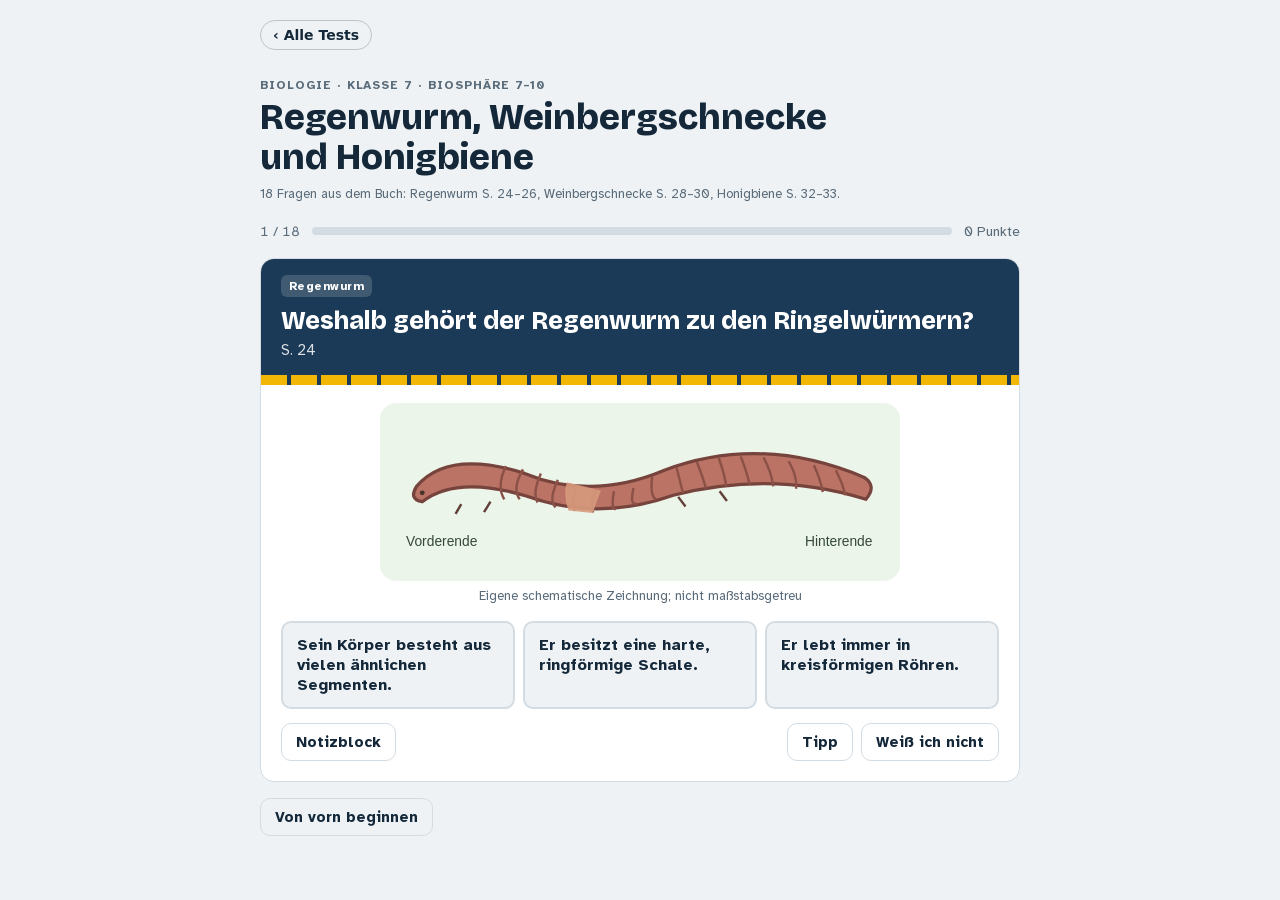
==== tests/kl7/biologie-wirbellose.html @ 85c2d5cc "Update Lerntests (160c6f29c4)" ====
<!doctype html>
<html lang="de"><head><meta charset="utf-8">
<meta name="robots" content="noindex, nofollow"><meta name="viewport" content="width=device-width,initial-scale=1,viewport-fit=cover"><title>Biologie · Regenwurm, Schnecke und Biene</title>
<meta name="hub:area" content="kl7"><meta name="hub:subject" content="Biologie"><meta name="hub:desc" content="Regenwurm S. 24–26 · Weinbergschnecke S. 28–30 · Honigbiene S. 32–33 · 18 Fragen"><meta name="hub:order" content="20">
<link rel="stylesheet" href="../../fonts/fonts.css"><link rel="stylesheet" href="../../engine/quiz.css"><script src="../../hub.js"></script></head>
<body><div class="wrap"></div><script>window.TEST = {
  "key": "biologie-wirbellose-v1",
  "title": "Regenwurm, Weinbergschnecke und Honigbiene",
  "eyebrow": "Biologie · Klasse 7 · Biosphäre 7–10",
  "subject": "Biologie",
  "intro": "18 Fragen aus dem Buch: Regenwurm S. 24–26, Weinbergschnecke S. 28–30, Honigbiene S. 32–33.",
  "shuffle": false,
  "questions": [
    {
      "part": "Regenwurm",
      "type": "mc",
      "prompt": "Weshalb gehört der Regenwurm zu den Ringelwürmern?",
      "sub": "S. 24",
      "options": [
        "Sein Körper besteht aus vielen ähnlichen Segmenten.",
        "Er lebt immer in kreisförmigen Röhren.",
        "Er besitzt eine harte, ringförmige Schale."
      ],
      "answer": 0,
      "shuffle": true,
      "hint": "Denke an Körperbau, Lebensraum und die Funktion der beteiligten Organe.",
      "explain": "<p>Die Körperringe heißen Segmente.</p>",
      "fig": {
        "img": "../../media/biologie/regenwurm.svg",
        "alt": "Schematische Zeichnung: Regenwurm",
        "caption": "Eigene schematische Zeichnung; nicht maßstabsgetreu"
      }
    },
    {
      "part": "Regenwurm",
      "type": "mc",
      "prompt": "Was bewirkt das Zusammenziehen der Ringmuskulatur?",
      "sub": "S. 24–25",
      "options": [
        "Der betroffene Körperbereich wird länger und dünner.",
        "Der betroffene Körperbereich wird kürzer und dicker.",
        "Der ganze Wurm zieht sich in eine Schale zurück."
      ],
      "answer": 0,
      "shuffle": true,
      "hint": "Denke an Körperbau, Lebensraum und die Funktion der beteiligten Organe.",
      "explain": "<p>Ringmuskeln machen den Abschnitt lang und dünn. Die Längsmuskeln machen ihn kurz und dick.</p>"
    },
    {
      "part": "Regenwurm",
      "type": "mc",
      "prompt": "Wozu benutzt der Regenwurm beim Vorwärtskriechen seine Borsten?",
      "sub": "S. 24–25",
      "options": [
        "Zum Verankern im Erdreich, damit er nicht zurückrutscht.",
        "Zum Aufnehmen von Sauerstoff.",
        "Zum Abbeißen von Blättern."
      ],
      "answer": 0,
      "shuffle": true,
      "hint": "Denke an Körperbau, Lebensraum und die Funktion der beteiligten Organe.",
      "explain": "<p>Die ausgestreckten Borsten geben Halt, während die Muskeln den Körper vorziehen.</p>",
      "fig": {
        "img": "../../media/biologie/regenwurm.svg",
        "alt": "Schematische Zeichnung: Regenwurm",
        "caption": "Eigene schematische Zeichnung; nicht maßstabsgetreu"
      }
    },
    {
      "part": "Regenwurm",
      "type": "mc",
      "prompt": "Welche Aussage zur Atmung des Regenwurms ist richtig?",
      "sub": "S. 26",
      "options": [
        "Er nimmt Sauerstoff über seine feuchte Körperoberfläche auf.",
        "Er atmet mit einer Lunge im Vorderende.",
        "Er atmet durch Atemröhren im Hinterleib."
      ],
      "answer": 0,
      "shuffle": true,
      "hint": "Denke an Körperbau, Lebensraum und die Funktion der beteiligten Organe.",
      "explain": "<p>Seine Haut muss dafür feucht bleiben.</p>"
    },
    {
      "part": "Regenwurm",
      "type": "mc",
      "prompt": "Erkläre in zwei bis drei Sätzen, wie Ringmuskeln, Längsmuskeln und Borsten beim Kriechen zusammenarbeiten.",
      "sub": "S. 24–26",
      "options": [
        "Ringmuskeln strecken einen Bereich; Borsten verankern ihn; Längsmuskeln ziehen den Körper nach vorn.",
        "Längsmuskeln strecken den Körper; Borsten nehmen Sauerstoff auf; Ringmuskeln drücken Erde nach hinten.",
        "Die Borsten treiben den Wurm allein voran; die Muskeln haben dabei keine Aufgabe."
      ],
      "answer": 0,
      "shuffle": true,
      "hint": "Denke an Körperbau, Lebensraum und die Funktion der beteiligten Organe.",
      "explain": "<p>Ring- und Längsmuskeln wirken abwechselnd; die Borsten verhindern das Zurückrutschen.</p>"
    },
    {
      "part": "Regenwurm",
      "type": "mc",
      "prompt": "Weshalb verbessert der Regenwurm den Boden? Nenne zwei Wirkungen.",
      "sub": "S. 26",
      "options": [
        "Er belüftet und durchmischt Erde; aus seinem Kot entsteht fruchtbare Erde.",
        "Er frisst alle Pflanzenwurzeln und verdrängt Bodenluft.",
        "Er versiegelt seine Wohnröhren und verhindert das Eindringen von Wasser."
      ],
      "answer": 0,
      "shuffle": true,
      "hint": "Denke an Körperbau, Lebensraum und die Funktion der beteiligten Organe.",
      "explain": "<p>Wohnröhren belüften und durchmischen die Erde; der Kot trägt zur fruchtbaren Erde bei.</p>"
    },
    {
      "part": "Weinbergschnecke",
      "type": "mc",
      "prompt": "Wie kann die Schnecke über einen scharfen Gegenstand kriechen?",
      "sub": "S. 28",
      "options": [
        "Sie gleitet auf einem Schleimteppich unter der Kriechsohle.",
        "Ihre Schale schiebt den Gegenstand beiseite.",
        "Sie springt mit ihren Fühlern darüber."
      ],
      "answer": 0,
      "shuffle": true,
      "hint": "Denke an Körperbau, Lebensraum und die Funktion der beteiligten Organe.",
      "explain": "<p>Die Fußschleimdrüse bildet den Schleim; Muskelwellen der Sohle treiben sie voran.</p>",
      "fig": {
        "img": "../../media/biologie/schnecke.svg",
        "alt": "Schematische Zeichnung: Weinbergschnecke",
        "caption": "Eigene schematische Zeichnung; nicht maßstabsgetreu"
      }
    },
    {
      "part": "Weinbergschnecke",
      "type": "mc",
      "prompt": "Welche Zuordnung der Fühler ist richtig?",
      "sub": "S. 28–29",
      "options": [
        "Kurze Fühler: Tasten und Schmecken; lange Fühler: Augen.",
        "Kurze Fühler: Augen; lange Fühler: Riechen unter Wasser.",
        "Beide Fühlerpaare dienen nur der Fortbewegung."
      ],
      "answer": 0,
      "shuffle": true,
      "hint": "Denke an Körperbau, Lebensraum und die Funktion der beteiligten Organe.",
      "explain": "<p>Der Buchtext nennt das kurze Paar als Tast- und Geschmacksorgan und die Augen an den langen Fühlern.</p>"
    },
    {
      "part": "Weinbergschnecke",
      "type": "mc",
      "prompt": "Was ist die Radula?",
      "sub": "S. 29",
      "options": [
        "Ein Band mit kleinen Chitinzähnchen, das Nahrung abraspelt.",
        "Ein Deckel, der im Winter das Haus verschließt.",
        "Ein Sinnesorgan an den langen Fühlern."
      ],
      "answer": 0,
      "shuffle": true,
      "hint": "Denke an Körperbau, Lebensraum und die Funktion der beteiligten Organe.",
      "explain": "<p>Die Radula raspelt Pflanzenteilchen ab und transportiert sie Richtung Schlund.</p>",
      "fig": {
        "img": "../../media/biologie/schnecke.svg",
        "alt": "Schematische Zeichnung: Weinbergschnecke",
        "caption": "Eigene schematische Zeichnung; nicht maßstabsgetreu"
      }
    },
    {
      "part": "Weinbergschnecke",
      "type": "mc",
      "prompt": "Was geschieht bei der Überwinterung laut Buch?",
      "sub": "S. 30",
      "options": [
        "Die Schnecke verschließt ihr Gehäuse mit einem Kalkdeckel und fällt in Winterstarre.",
        "Sie zieht dauerhaft in einen Bienenstock.",
        "Sie wirft ihre Schale ab und wächst im Frühling eine neue."
      ],
      "answer": 0,
      "shuffle": true,
      "hint": "Denke an Körperbau, Lebensraum und die Funktion der beteiligten Organe.",
      "explain": "<p>Für Trockenheit nennt das Buch dagegen ein Schleimhäutchen als Verschluss.</p>"
    },
    {
      "part": "Weinbergschnecke",
      "type": "mc",
      "prompt": "Nenne drei Körperbereiche der Weinbergschnecke und beschreibe, welcher von der Schale bedeckt ist.",
      "sub": "S. 28–29",
      "options": [
        "Kopf und Fuß sind beim Kriechen sichtbar; Mantel und Eingeweidesack liegen unter der Schale.",
        "Nur die Fühler liegen außerhalb der Schale; der Fuß liegt immer darin.",
        "Die Schale enthält den Kopf, während Mantel und Eingeweidesack offen liegen."
      ],
      "answer": 0,
      "shuffle": true,
      "hint": "Denke an Körperbau, Lebensraum und die Funktion der beteiligten Organe.",
      "explain": "<p>Der weiche Kopf und der muskulöse Fuß sind beim Kriechen gut zu sehen. Unter der Kalkschale liegen Mantel und Eingeweidesack.</p>"
    },
    {
      "part": "Weinbergschnecke",
      "type": "mc",
      "prompt": "Weshalb sucht die Weinbergschnecke vor allem bei Regen, in der Dämmerung oder nachts nach Nahrung?",
      "sub": "S. 30",
      "options": [
        "Bei Feuchtigkeit und geringerer Wärme verliert ihr Körper weniger Wasser.",
        "Dann sind ihre Augen ohne Tageslicht besser geschützt als bei Sonnenschein.",
        "Die Kalkschale kann nur nachts Sauerstoff aufnehmen."
      ],
      "answer": 0,
      "shuffle": true,
      "hint": "Denke an Körperbau, Lebensraum und die Funktion der beteiligten Organe.",
      "explain": "<p>Die Landschnecke muss Wasserverlust vermeiden; sie ist ein Feuchtlufttier.</p>"
    },
    {
      "part": "Honigbiene",
      "type": "mc",
      "prompt": "Welche drei Hauptabschnitte besitzt der Körper eines Insekts?",
      "sub": "S. 32",
      "options": [
        "Kopf, Brust und Hinterleib.",
        "Kopf, Fuß und Eingeweidesack.",
        "Vorderende, Gürtel und Hinterende."
      ],
      "answer": 0,
      "shuffle": true,
      "hint": "Denke an Körperbau, Lebensraum und die Funktion der beteiligten Organe.",
      "explain": "<p>Bei der Biene sind diese Abschnitte durch deutliche Kerben getrennt.</p>",
      "fig": {
        "img": "../../media/biologie/biene.svg",
        "alt": "Schematische Zeichnung: Honigbiene",
        "caption": "Eigene schematische Zeichnung; nicht maßstabsgetreu"
      }
    },
    {
      "part": "Honigbiene",
      "type": "mc",
      "prompt": "Wie viele Beine und Flügelpaare hat die Honigbiene?",
      "sub": "S. 32",
      "options": [
        "Sechs Beine und zwei Flügelpaare.",
        "Acht Beine und ein Flügelpaar.",
        "Sechs Beine und drei Flügelpaare."
      ],
      "answer": 0,
      "shuffle": true,
      "hint": "Denke an Körperbau, Lebensraum und die Funktion der beteiligten Organe.",
      "explain": "<p>Die sechs Beine und beide Flügelpaare sitzen an der Brust.</p>"
    },
    {
      "part": "Honigbiene",
      "type": "mc",
      "prompt": "Wie gelangt Sauerstoff zu den Organen der Honigbiene?",
      "sub": "S. 32–33",
      "options": [
        "Durch Atemöffnungen und verzweigte Tracheen direkt zu den Organen.",
        "Ausschließlich über das Blut aus der Lunge.",
        "Über die gesamte feuchte Körperhaut."
      ],
      "answer": 0,
      "shuffle": true,
      "hint": "Denke an Körperbau, Lebensraum und die Funktion der beteiligten Organe.",
      "explain": "<p>Das Blut transportiert bei der Biene laut Buch keine Atemgase.</p>",
      "fig": {
        "img": "../../media/biologie/biene.svg",
        "alt": "Schematische Zeichnung: Honigbiene",
        "caption": "Eigene schematische Zeichnung; nicht maßstabsgetreu"
      }
    },
    {
      "part": "Honigbiene",
      "type": "mc",
      "prompt": "Was sammelt eine Arbeiterin laut Buch im Honigmagen?",
      "sub": "S. 33",
      "options": [
        "Nektar.",
        "Blütenstaub.",
        "Wachs."
      ],
      "answer": 0,
      "shuffle": true,
      "hint": "Denke an Körperbau, Lebensraum und die Funktion der beteiligten Organe.",
      "explain": "<p>Blütenstaub sammelt sie in Körbchen aus Borsten an den Hinterbeinen.</p>"
    },
    {
      "part": "Honigbiene",
      "type": "mc",
      "prompt": "Beschreibe zwei äußere Merkmale der Biene, an denen man ein Insekt erkennt.",
      "sub": "S. 32–33",
      "options": [
        "Drei Hauptabschnitte und sechs gegliederte Beine an der Brust.",
        "Ein Gürtel und viele gleichförmige Körperringe mit Borsten.",
        "Eine Kalkschale und zwei Paare einziehbarer Fühler."
      ],
      "answer": 0,
      "shuffle": true,
      "hint": "Denke an Körperbau, Lebensraum und die Funktion der beteiligten Organe.",
      "explain": "<p>Insekten haben Kopf, Brust und Hinterleib; die sechs Beine sitzen an der Brust. Der Chitinpanzer ist ein Außenskelett.</p>"
    },
    {
      "part": "Honigbiene",
      "type": "mc",
      "prompt": "Vergleiche die Atmung der drei Tiere. Schreibe für jedes Tier ein Organ oder eine Körperoberfläche auf.",
      "sub": "S. 26, 29, 33",
      "options": [
        "Regenwurm: feuchte Haut; Schnecke: Lunge und auch Haut; Biene: Stigmen und Tracheen.",
        "Regenwurm: Tracheen; Schnecke: nur Kiemen; Biene: Lunge.",
        "Alle drei: Sauerstoff gelangt ausschließlich über eine feuchte Haut ins Blut."
      ],
      "answer": 0,
      "shuffle": true,
      "hint": "Denke an Körperbau, Lebensraum und die Funktion der beteiligten Organe.",
      "explain": "<p>Der Regenwurm atmet über die feuchte Körperoberfläche. Die Weinbergschnecke besitzt eine Lunge und kann zusätzlich über die Haut atmen. Bei der Biene führen Tracheen den Sauerstoff direkt zu den Organen.</p>"
    }
  ]
};</script><script src="../../engine/land.js"></script>
<script src="../../engine/scenes.js"></script>
<script src="../../engine/quiz.js"></script></body></html>
---- fonts/fonts.css ----
/* Self-hosted copies of Google Fonts (OFL), so tests look right offline. Paths are relative to engine/. */
@font-face {
  font-family: 'Atkinson Hyperlegible';
  font-style: normal;
  font-weight: 400;
  font-display: swap;
  src: url(../fonts/AtkinsonHyperlegible-400-latin-ext.woff2) format('woff2');
  unicode-range: U+0100-02BA, U+02BD-02C5, U+02C7-02CC, U+02CE-02D7, U+02DD-02FF, U+0304, U+0308, U+0329, U+1D00-1DBF, U+1E00-1E9F, U+1EF2-1EFF, U+2020, U+20A0-20AB, U+20AD-20C4, U+2113, U+2C60-2C7F, U+A720-A7FF;
}
@font-face {
  font-family: 'Atkinson Hyperlegible';
  font-style: normal;
  font-weight: 400;
  font-display: swap;
  src: url(../fonts/AtkinsonHyperlegible-400-latin.woff2) format('woff2');
  unicode-range: U+0000-00FF, U+0131, U+0152-0153, U+02BB-02BC, U+02C6, U+02DA, U+02DC, U+0304, U+0308, U+0329, U+2000-206F, U+20AC, U+2122, U+2191, U+2193, U+2212, U+2215, U+FEFF, U+FFFD;
}
@font-face {
  font-family: 'Atkinson Hyperlegible';
  font-style: normal;
  font-weight: 700;
  font-display: swap;
  src: url(../fonts/AtkinsonHyperlegible-700-latin-ext.woff2) format('woff2');
  unicode-range: U+0100-02BA, U+02BD-02C5, U+02C7-02CC, U+02CE-02D7, U+02DD-02FF, U+0304, U+0308, U+0329, U+1D00-1DBF, U+1E00-1E9F, U+1EF2-1EFF, U+2020, U+20A0-20AB, U+20AD-20C4, U+2113, U+2C60-2C7F, U+A720-A7FF;
}
@font-face {
  font-family: 'Atkinson Hyperlegible';
  font-style: normal;
  font-weight: 700;
  font-display: swap;
  src: url(../fonts/AtkinsonHyperlegible-700-latin.woff2) format('woff2');
  unicode-range: U+0000-00FF, U+0131, U+0152-0153, U+02BB-02BC, U+02C6, U+02DA, U+02DC, U+0304, U+0308, U+0329, U+2000-206F, U+20AC, U+2122, U+2191, U+2193, U+2212, U+2215, U+FEFF, U+FFFD;
}
@font-face {
  font-family: 'Bricolage Grotesque';
  font-style: normal;
  font-weight: 600;
  font-stretch: 100%;
  font-display: swap;
  src: url(../fonts/BricolageGrotesque-600-latin-ext.woff2) format('woff2');
  unicode-range: U+0100-02BA, U+02BD-02C5, U+02C7-02CC, U+02CE-02D7, U+02DD-02FF, U+0304, U+0308, U+0329, U+1D00-1DBF, U+1E00-1E9F, U+1EF2-1EFF, U+2020, U+20A0-20AB, U+20AD-20C4, U+2113, U+2C60-2C7F, U+A720-A7FF;
}
@font-face {
  font-family: 'Bricolage Grotesque';
  font-style: normal;
  font-weight: 600;
  font-stretch: 100%;
  font-display: swap;
  src: url(../fonts/BricolageGrotesque-600-latin.woff2) format('woff2');
  unicode-range: U+0000-00FF, U+0131, U+0152-0153, U+02BB-02BC, U+02C6, U+02DA, U+02DC, U+0304, U+0308, U+0329, U+2000-206F, U+20AC, U+2122, U+2191, U+2193, U+2212, U+2215, U+FEFF, U+FFFD;
}
@font-face {
  font-family: 'Bricolage Grotesque';
  font-style: normal;
  font-weight: 800;
  font-stretch: 100%;
  font-display: swap;
  src: url(../fonts/BricolageGrotesque-800-latin-ext.woff2) format('woff2');
  unicode-range: U+0100-02BA, U+02BD-02C5, U+02C7-02CC, U+02CE-02D7, U+02DD-02FF, U+0304, U+0308, U+0329, U+1D00-1DBF, U+1E00-1E9F, U+1EF2-1EFF, U+2020, U+20A0-20AB, U+20AD-20C4, U+2113, U+2C60-2C7F, U+A720-A7FF;
}
@font-face {
  font-family: 'Bricolage Grotesque';
  font-style: normal;
  font-weight: 800;
  font-stretch: 100%;
  font-display: swap;
  src: url(../fonts/BricolageGrotesque-800-latin.woff2) format('woff2');
  unicode-range: U+0000-00FF, U+0131, U+0152-0153, U+02BB-02BC, U+02C6, U+02DA, U+02DC, U+0304, U+0308, U+0329, U+2000-206F, U+20AC, U+2122, U+2191, U+2193, U+2212, U+2215, U+FEFF, U+FFFD;
}
@font-face {
  font-family: 'Noto Sans';
  font-style: normal;
  font-weight: 400;
  font-stretch: 100%;
  font-display: swap;
  src: url(../fonts/NotoSans-400-latin-ext.woff2) format('woff2');
  unicode-range: U+0100-02BA, U+02BD-02C5, U+02C7-02CC, U+02CE-02D7, U+02DD-02FF, U+0304, U+0308, U+0329, U+1D00-1DBF, U+1E00-1E9F, U+1EF2-1EFF, U+2020, U+20A0-20AB, U+20AD-20C4, U+2113, U+2C60-2C7F, U+A720-A7FF;
}
@font-face {
  font-family: 'Noto Sans';
  font-style: normal;
  font-weight: 400;
  font-stretch: 100%;
  font-display: swap;
  src: url(../fonts/NotoSans-400-latin.woff2) format('woff2');
  unicode-range: U+0000-00FF, U+0131, U+0152-0153, U+02BB-02BC, U+02C6, U+02DA, U+02DC, U+0304, U+0308, U+0329, U+2000-206F, U+20AC, U+2122, U+2191, U+2193, U+2212, U+2215, U+FEFF, U+FFFD;
}
@font-face {
  font-family: 'Noto Sans';
  font-style: normal;
  font-weight: 500;
  font-stretch: 100%;
  font-display: swap;
  src: url(../fonts/NotoSans-500-latin-ext.woff2) format('woff2');
  unicode-range: U+0100-02BA, U+02BD-02C5, U+02C7-02CC, U+02CE-02D7, U+02DD-02FF, U+0304, U+0308, U+0329, U+1D00-1DBF, U+1E00-1E9F, U+1EF2-1EFF, U+2020, U+20A0-20AB, U+20AD-20C4, U+2113, U+2C60-2C7F, U+A720-A7FF;
}
@font-face {
  font-family: 'Noto Sans';
  font-style: normal;
  font-weight: 500;
  font-stretch: 100%;
  font-display: swap;
  src: url(../fonts/NotoSans-500-latin.woff2) format('woff2');
  unicode-range: U+0000-00FF, U+0131, U+0152-0153, U+02BB-02BC, U+02C6, U+02DA, U+02DC, U+0304, U+0308, U+0329, U+2000-206F, U+20AC, U+2122, U+2191, U+2193, U+2212, U+2215, U+FEFF, U+FFFD;
}
---- engine/quiz.css ----
/* Shared look for all Lerntests pages (same station-sign style as the vocabulary trainer). */
:root{
  --bg:#eef2f4; --surface:#ffffff; --ink:#14283a; --muted:#5a6b7a; --line:#d3dce3; --grid:#c9d4dd;
  --sign:#1b3a57; --sign-fg:#ffffff; --signal:#f2b705; --signal-ink:#3b2c00;
  --good:#1d7f47; --good-bg:#e2f3e9; --bad:#b8322b; --bad-bg:#fbe7e5; --hint-bg:#fff5d1; --near:#9a6a00;
  --curve:#1f6fb8; --curve2:#b8322b; --curve3:#1d7f47;
  --f-display:"Bricolage Grotesque", "Avenir Next", system-ui, sans-serif;
  --f-body:"Atkinson Hyperlegible", "Segoe UI", system-ui, sans-serif;
}
@media (prefers-color-scheme: dark){:root:not([data-theme="light"]){
  --bg:#0e1720; --surface:#16222e; --ink:#e6edf2; --muted:#9aaab8; --line:#2a3a48; --grid:#33475a;
  --sign:#234a70; --sign-fg:#ffffff; --signal:#f5c33b; --signal-ink:#2a1f00;
  --good:#5fd08f; --good-bg:#16301f; --bad:#ff8a7f; --bad-bg:#3a1e1c; --hint-bg:#352c12; --near:#f2c75c;
  --curve:#6db3f2; --curve2:#ff8a7f; --curve3:#5fd08f; color-scheme:dark}}
:root[data-theme="dark"]{
  --bg:#0e1720; --surface:#16222e; --ink:#e6edf2; --muted:#9aaab8; --line:#2a3a48; --grid:#33475a;
  --sign:#234a70; --sign-fg:#ffffff; --signal:#f5c33b; --signal-ink:#2a1f00;
  --good:#5fd08f; --good-bg:#16301f; --bad:#ff8a7f; --bad-bg:#3a1e1c; --hint-bg:#352c12; --near:#f2c75c;
  --curve:#6db3f2; --curve2:#ff8a7f; --curve3:#5fd08f; color-scheme:dark}
*{box-sizing:border-box}
html,body{margin:0}
[hidden]{display:none!important}
body{background:var(--bg);color:var(--ink);font-family:var(--f-body);font-size:16px;line-height:1.5;-webkit-text-size-adjust:100%;
  padding-left:max(16px,env(safe-area-inset-left,0px));padding-right:max(16px,env(safe-area-inset-right,0px));
  padding-top:max(20px,env(safe-area-inset-top,0px));padding-bottom:max(48px,env(safe-area-inset-bottom,0px))}
.wrap{max-width:760px;margin:0 auto;display:flex;flex-direction:column;gap:16px}
header{display:flex;flex-direction:column;gap:4px}
.eyebrow{font-size:12px;letter-spacing:.08em;text-transform:uppercase;color:var(--muted);font-weight:700}
h1{font-family:var(--f-display);font-weight:800;font-size:clamp(26px,6vw,36px);line-height:1.1;margin:0;text-wrap:balance}
h2{font-family:var(--f-display);font-weight:700;font-size:20px;margin:0}
.btn{font:600 15px var(--f-body);color:var(--ink);background:var(--surface);border:1.5px solid var(--line);border-radius:10px;padding:9px 14px;cursor:pointer;-webkit-tap-highlight-color:transparent}
.btn:hover{border-color:var(--muted)}
.btn.primary{background:var(--sign);color:var(--sign-fg);border-color:var(--sign)}
.btn.signal{background:var(--signal);color:var(--signal-ink);border-color:var(--signal)}
.btn.ghost{background:none}
.btn[disabled]{opacity:.45;cursor:default}
:focus-visible{outline:3px solid var(--signal);outline-offset:2px}
.small{font-size:13px;color:var(--muted)}
.progress{display:flex;align-items:center;gap:12px;font-variant-numeric:tabular-nums;font-size:14px;color:var(--muted)}
.bar{flex:1;height:8px;background:var(--line);border-radius:99px;overflow:hidden}
.bar span{display:block;height:100%;background:var(--sign);width:0;transition:width .3s}
.card{background:var(--surface);border:1.5px solid var(--line);border-radius:14px;overflow:hidden}
.sign{background:var(--sign);color:var(--sign-fg);padding:16px 20px 14px;display:flex;flex-direction:column;gap:8px}
.sign .meta{display:flex;gap:8px;flex-wrap:wrap}
.chip{font-size:12px;font-weight:700;letter-spacing:.04em;padding:2px 8px;border-radius:6px;background:rgba(255,255,255,.16)}
.prompt{font-family:var(--f-display);font-weight:700;font-size:clamp(19px,4.6vw,25px);line-height:1.3;text-wrap:pretty}
.prompt small{display:block;font-family:var(--f-body);font-weight:400;font-size:15px;opacity:.85;margin-top:4px}
.edge{height:10px;background:repeating-linear-gradient(90deg,var(--signal) 0 26px,var(--sign) 26px 30px)}
.body{padding:18px 20px 20px;display:flex;flex-direction:column;gap:14px}
.answer-row{display:flex;gap:8px;flex-wrap:wrap;align-items:center}
.answer-row input{flex:1 1 180px;min-width:0;font:400 20px var(--f-body);padding:10px 12px;border:2px solid var(--line);border-radius:10px;background:var(--bg);color:var(--ink)}
.answer-row input:focus,.qtable input:focus{border-color:var(--sign);outline:none}
.unit{font-weight:700;color:var(--muted)}
.mc{display:grid;grid-template-columns:repeat(auto-fit,minmax(200px,1fr));gap:8px}
.mc button{text-align:left;font:600 16px var(--f-body);padding:12px 14px;border-radius:10px;border:2px solid var(--line);background:var(--bg);color:var(--ink);cursor:pointer;display:flex;flex-direction:column;gap:6px;-webkit-tap-highlight-color:transparent}
.mc button.right{border-color:var(--good);background:var(--good-bg)}
.mc button.wrong{border-color:var(--bad);background:var(--bad-bg)}
.mc button[disabled]{cursor:default}
.mc button svg{width:100%;height:auto}
.hintbox{background:var(--hint-bg);border-radius:10px;padding:10px 14px}
.hintbox p{margin:0}
.fb{border-radius:10px;padding:12px 14px;display:flex;flex-direction:column;gap:8px}
.fb.good{background:var(--good-bg)} .fb.bad{background:var(--bad-bg)} .fb.near{background:var(--hint-bg)}
.fb .verdict{font-weight:700}
.fb.good .verdict{color:var(--good)} .fb.bad .verdict{color:var(--bad)} .fb.near .verdict{color:var(--near)}
.fb p{margin:0}
.explain{display:flex;flex-direction:column;gap:6px}
.actions{display:flex;gap:8px;flex-wrap:wrap;justify-content:flex-end}
.figure{display:flex;justify-content:center}
.figure svg{width:100%;max-width:460px;height:auto;touch-action:manipulation}
/* tables */
.tblwrap{overflow-x:auto;-webkit-overflow-scrolling:touch}
.qtable{border-collapse:collapse;font-variant-numeric:tabular-nums;min-width:100%}
.qtable th,.qtable td{border:1.5px solid var(--line);padding:6px 8px;text-align:center;white-space:nowrap}
.qtable th{background:var(--bg);font-size:14px;text-align:left}
.qtable input{width:92px;font:400 17px var(--f-body);padding:6px 6px;border:2px solid var(--line);border-radius:8px;background:var(--bg);color:var(--ink);text-align:center}
.qtable input.word{width:150px;text-align:left}
.qtable input.ok{border-color:var(--good);background:var(--good-bg)}
.qtable input.no{border-color:var(--bad);background:var(--bad-bg)}
.qtable .sol{display:block;font-size:13px;color:var(--good);font-weight:700}
/* graphs */
.g-grid{stroke:var(--grid);stroke-width:1}
.g-axis{stroke:var(--muted);stroke-width:1.6}
.g-txt{fill:var(--muted);font:12px var(--f-body)}
.g-lab{fill:var(--ink);font:700 12px var(--f-body)}
.g-fn{fill:none;stroke:var(--curve);stroke-width:2.6;stroke-linecap:round}
.g-fn.c2{stroke:var(--curve2)} .g-fn.c3{stroke:var(--curve3)}
.g-fn.dash{stroke-dasharray:6 5}
.g-pt{fill:var(--curve)}
.g-help{stroke:var(--signal);stroke-width:2;stroke-dasharray:4 4}
.g-user{fill:var(--sign);stroke:var(--surface);stroke-width:2}
.g-user.ok{fill:var(--good)} .g-user.no{fill:var(--bad)}
.g-miss{fill:none;stroke:var(--good);stroke-width:2.5}
.g-tap{fill:transparent;cursor:crosshair}
/* scratch pad */
.pad{border:1.5px dashed var(--line);border-radius:10px;background:var(--bg);position:relative}
.pad canvas{display:block;width:100%;height:220px;touch-action:none;border-radius:10px}
.pad .btn{position:absolute;top:6px;right:6px;font-size:13px;padding:4px 10px}
.end{display:flex;flex-direction:column;gap:12px}
.big{font-family:var(--f-display);font-weight:800;font-size:44px;line-height:1}
ul.miss{margin:0;padding-left:18px}
@media (prefers-reduced-motion: reduce){*{transition:none!important;animation:none!important}}
@keyframes shake{0%,100%{transform:none}25%{transform:translateX(-5px)}75%{transform:translateX(5px)}}
.shake{animation:shake .25s}
/* Animated scenes and pictures (scenes.js) */
.scene-box{margin:0;width:100%;max-width:520px;display:flex;flex-direction:column;gap:6px}
.scene{position:relative;border-radius:12px;overflow:hidden;cursor:pointer;-webkit-tap-highlight-color:transparent;line-height:0}
.scene svg{width:100%;height:auto;display:block;max-width:none}
.scene.paused::after{content:"▶";position:absolute;right:8px;bottom:8px;width:30px;height:30px;border-radius:50%;background:rgba(0,0,0,.55);color:#fff;font:14px/30px system-ui;text-align:center}
.scene-box figcaption{font-size:13px;color:var(--muted);text-align:center}
.sc-lab{font:700 12px var(--f-body);fill:#fff;paint-order:stroke;stroke:rgba(0,0,0,.35);stroke-width:2.5px}
.sc-lab.sm{font-size:10.5px}
.sc-lab.dark{fill:#14283a;stroke:rgba(255,255,255,.7)}
.sc-lab.light{fill:#fff;stroke:rgba(0,0,0,.45)}
.sc-lab.ink{fill:var(--ink);stroke:var(--surface)}
.sc-lab.hl{font-size:14px;fill:var(--signal)}
.sc-glow{filter:drop-shadow(0 0 4px #ffd23f)}
.sc-pulse{animation:scp 1.4s ease-in-out infinite}
@keyframes scp{50%{opacity:.35}}
.sc-pic{position:relative;line-height:0}
.sc-pic img,.fig-img{width:100%;height:auto;border-radius:12px;display:block}
.sc-pin{position:absolute;transform:translate(-50%,-50%);min-width:26px;height:26px;padding:0 6px;border-radius:13px;background:var(--sign);color:var(--sign-fg);font:700 13px/26px var(--f-body);text-align:center;box-shadow:0 0 0 2px #fff}
.sc-pin.hl{background:var(--signal);color:var(--signal-ink);animation:scp 1.2s ease-in-out infinite}
.g-land{fill:#9cc79a;stroke:#5c8f5a;stroke-width:.5;opacity:.8}
@media (prefers-reduced-motion: reduce){.sc-pulse,.sc-pin.hl{animation:none}}

/* learning part */
.learn{display:flex;flex-direction:column;gap:12px}
.learn[hidden]{display:none}
.learn-bar{display:flex;gap:8px;flex-wrap:wrap;align-items:center}
.learn-sec summary{cursor:pointer;list-style:none;display:flex;align-items:center;gap:10px;padding:14px 16px;font-family:var(--f-display);font-weight:700;font-size:18px;background:var(--sign);color:var(--sign-fg)}
.learn-sec summary::-webkit-details-marker{display:none}
.learn-sec summary::after{content:"▾";margin-left:auto;transition:transform .2s}
.learn-sec[open] summary::after{transform:rotate(180deg)}
.learn-sec .ln{font:700 13px var(--f-body);background:rgba(255,255,255,.18);border-radius:6px;padding:2px 8px}
.learn-sec .body{display:flex;flex-direction:column;gap:10px}
.learn-sec h3{font-size:13px;letter-spacing:.08em;text-transform:uppercase;color:var(--muted);margin:8px 0 0}
.learn-sec p{margin:0;line-height:1.5}
.learn-t{width:100%;border-collapse:collapse;font-size:15px}
.learn-t td{padding:8px 6px;border-top:1px solid var(--line);vertical-align:top}
.learn-t td.fx{font-weight:600;width:55%}
.learn-t td.fx small{display:block;font-weight:400;color:var(--muted);font-size:13px;margin-top:2px}
.say{appearance:none;border:0;background:none;cursor:pointer;font-size:15px;padding:0 4px;vertical-align:baseline}
.dialog{display:flex;flex-direction:column;gap:8px}
.dl{display:grid;grid-template-columns:auto 1fr;gap:10px;padding:10px 12px;border:1px solid var(--line);border-radius:10px}
.dl>b{font-size:13px;color:var(--muted);min-width:64px}
.dl .fx{font-weight:600}
.dl .tr{color:var(--muted);font-size:14px;margin-top:2px}
.learn-tip{border-left:4px solid var(--signal);padding:8px 12px;background:var(--bg)}
.learn.hide-tr .tr{color:transparent !important;background:var(--line);border-radius:6px;cursor:pointer;user-select:none}
.learn.hide-tr .tr.shown{color:inherit !important;background:none}
@media (max-width:520px){.learn-t td.fx{width:auto}.learn-t tr{display:flex;flex-direction:column}.learn-t td{border:0;padding:2px 6px}.learn-t tr{border-top:1px solid var(--line);padding:6px 0}}
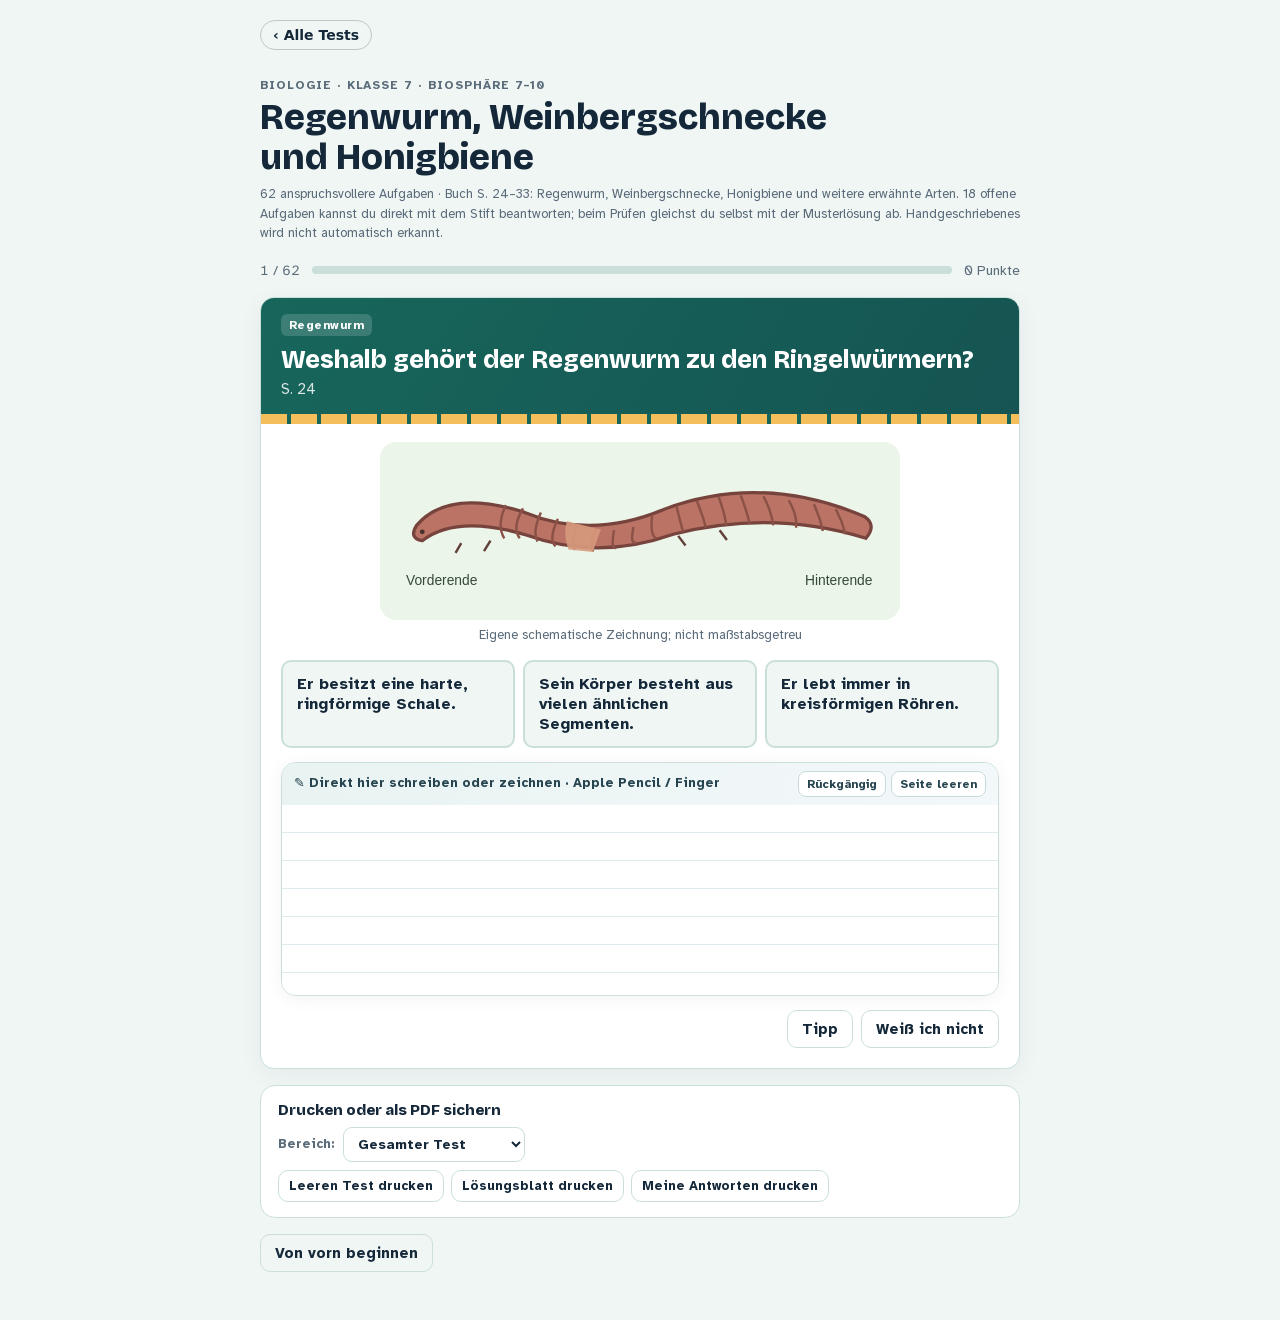
==== commit aff25281: "Update Lerntests (6c6e83b371)" ====
--- a/tests/kl7/biologie-wirbellose.html
+++ b/tests/kl7/biologie-wirbellose.html
@@ -1,14 +1,14 @@
 <!doctype html>
 <html lang="de"><head><meta charset="utf-8">
 <meta name="robots" content="noindex, nofollow"><meta name="viewport" content="width=device-width,initial-scale=1,viewport-fit=cover"><title>Biologie · Regenwurm, Schnecke und Biene</title>
-<meta name="hub:area" content="kl7"><meta name="hub:subject" content="Biologie"><meta name="hub:desc" content="Regenwurm S. 24–26 · Weinbergschnecke S. 28–30 · Honigbiene S. 32–33 · 18 Fragen"><meta name="hub:order" content="20">
+<meta name="hub:area" content="kl7"><meta name="hub:subject" content="Biologie"><meta name="hub:desc" content="Regenwurm S. 24–26 · Weinbergschnecke S. 28–30 · Honigbiene S. 32–33 · 62 Fragen"><meta name="hub:order" content="20">
 <link rel="stylesheet" href="../../fonts/fonts.css"><link rel="stylesheet" href="../../engine/quiz.css"><script src="../../hub.js"></script></head>
 <body><div class="wrap"></div><script>window.TEST = {
-  "key": "biologie-wirbellose-v1",
+  "key": "biologie-wirbellose-v2",
   "title": "Regenwurm, Weinbergschnecke und Honigbiene",
   "eyebrow": "Biologie · Klasse 7 · Biosphäre 7–10",
   "subject": "Biologie",
-  "intro": "18 Fragen aus dem Buch: Regenwurm S. 24–26, Weinbergschnecke S. 28–30, Honigbiene S. 32–33.",
+  "intro": "62 anspruchsvollere Aufgaben · Buch S. 24–33: Regenwurm, Weinbergschnecke, Honigbiene und weitere erwähnte Arten. 18 offene Aufgaben kannst du direkt mit dem Stift beantworten; beim Prüfen gleichst du selbst mit der Musterlösung ab. Handgeschriebenes wird nicht automatisch erkannt.",
   "shuffle": false,
   "questions": [
     {
@@ -83,33 +83,217 @@
     },
     {
       "part": "Regenwurm",
-      "type": "mc",
+      "type": "open",
       "prompt": "Erkläre in zwei bis drei Sätzen, wie Ringmuskeln, Längsmuskeln und Borsten beim Kriechen zusammenarbeiten.",
       "sub": "S. 24–26",
-      "options": [
-        "Ringmuskeln strecken einen Bereich; Borsten verankern ihn; Längsmuskeln ziehen den Körper nach vorn.",
-        "Längsmuskeln strecken den Körper; Borsten nehmen Sauerstoff auf; Ringmuskeln drücken Erde nach hinten.",
-        "Die Borsten treiben den Wurm allein voran; die Muskeln haben dabei keine Aufgabe."
-      ],
-      "answer": 0,
-      "shuffle": true,
-      "hint": "Denke an Körperbau, Lebensraum und die Funktion der beteiligten Organe.",
-      "explain": "<p>Ring- und Längsmuskeln wirken abwechselnd; die Borsten verhindern das Zurückrutschen.</p>"
-    },
-    {
-      "part": "Regenwurm",
-      "type": "mc",
+      "explain": "<p>Ring- und Längsmuskeln wirken abwechselnd; die Borsten verhindern das Zurückrutschen.</p>",
+      "sample": "Ringmuskeln strecken einen Bereich; Borsten verankern ihn; Längsmuskeln ziehen den Körper nach vorn.",
+      "workHeight": 280,
+      "printHeight": 145
+    },
+    {
+      "part": "Regenwurm",
+      "type": "open",
       "prompt": "Weshalb verbessert der Regenwurm den Boden? Nenne zwei Wirkungen.",
       "sub": "S. 26",
-      "options": [
-        "Er belüftet und durchmischt Erde; aus seinem Kot entsteht fruchtbare Erde.",
-        "Er frisst alle Pflanzenwurzeln und verdrängt Bodenluft.",
-        "Er versiegelt seine Wohnröhren und verhindert das Eindringen von Wasser."
-      ],
-      "answer": 0,
-      "shuffle": true,
-      "hint": "Denke an Körperbau, Lebensraum und die Funktion der beteiligten Organe.",
-      "explain": "<p>Wohnröhren belüften und durchmischen die Erde; der Kot trägt zur fruchtbaren Erde bei.</p>"
+      "explain": "<p>Wohnröhren belüften und durchmischen die Erde; der Kot trägt zur fruchtbaren Erde bei.</p>",
+      "sample": "Er belüftet und durchmischt Erde; aus seinem Kot entsteht fruchtbare Erde.",
+      "workHeight": 280,
+      "printHeight": 145,
+      "fig": {
+        "img": "../../media/biologie/regenwurm-anatomie.svg",
+        "alt": "Beschrifteter Querschnitt des Regenwurms",
+        "caption": "Eigene schematische Zeichnung; nicht maßstabsgetreu"
+      }
+    },
+    {
+      "part": "Regenwurm",
+      "sub": "Biosphäre · S. 24–25",
+      "type": "mc",
+      "prompt": "Welche Reihenfolge der Schichten liegt direkt unter der Haut?",
+      "options": [
+        "Außen Ringmuskulatur, darunter Längsmuskulatur.",
+        "Außen Längsmuskulatur, darunter Ringmuskulatur.",
+        "Zuerst Chitinpanzer, dann Ringmuskulatur."
+      ],
+      "answer": 0,
+      "shuffle": true,
+      "explain": "<p>Die äußere Schicht besteht aus Ringmuskeln, die innere, dickere aus Längsmuskeln.</p>",
+      "fig": {
+        "img": "../../media/biologie/regenwurm-anatomie.svg",
+        "alt": "Beschriftete Schnittzeichnung Regenwurm: Haut, Ring- und Längsmuskeln, Darm, Rücken- und Bauchgefäß, Bauchmark",
+        "caption": "Schematischer Querschnitt und Längsschnitt des Regenwurms"
+      }
+    },
+    {
+      "part": "Regenwurm",
+      "sub": "Biosphäre · S. 24–25",
+      "type": "mc",
+      "prompt": "Was bildet zusammen mit den flüssigkeitsgefüllten Kammern das Hydroskelett?",
+      "options": [
+        "Der Hautmuskelschlauch.",
+        "Eine harte Kalkschale.",
+        "Nur das Bauchmark."
+      ],
+      "answer": 0,
+      "shuffle": true,
+      "explain": "<p>Der Hautmuskelschlauch und die Flüssigkeit der Körperkammern stützen den formveränderlichen Körper.</p>"
+    },
+    {
+      "part": "Regenwurm",
+      "sub": "Biosphäre · S. 24–25",
+      "type": "mc",
+      "prompt": "Wo verlaufen Rücken- und Bauchgefäß?",
+      "options": [
+        "Das Rückengefäß über dem Darm, das Bauchgefäß darunter.",
+        "Beide oberhalb des Darms.",
+        "Das Rückengefäß unterhalb des Bauchmarks."
+      ],
+      "answer": 0,
+      "shuffle": true,
+      "explain": "<p>Beide Gefäße liegen auf verschiedenen Seiten des durchgehenden Darms.</p>",
+      "fig": {
+        "img": "../../media/biologie/regenwurm-anatomie.svg",
+        "alt": "Beschriftete Schnittzeichnung Regenwurm: Haut, Ring- und Längsmuskeln, Darm, Rücken- und Bauchgefäß, Bauchmark",
+        "caption": "Schematischer Querschnitt und Längsschnitt des Regenwurms"
+      }
+    },
+    {
+      "part": "Regenwurm",
+      "sub": "Biosphäre · S. 24–25",
+      "type": "mc",
+      "prompt": "Wie sind Rücken- und Bauchgefäß des Regenwurms verbunden?",
+      "options": [
+        "Vorn durch muskulöse Seitenherzen, weiter hinten durch Seitengefäße.",
+        "Nur über offene Bluträume zwischen den Segmenten.",
+        "Über die Borsten in jedem Segment."
+      ],
+      "answer": 0,
+      "shuffle": true,
+      "explain": "<p>Die Verbindung bildet einen geschlossenen Blutkreislauf.</p>"
+    },
+    {
+      "part": "Regenwurm",
+      "sub": "Biosphäre · S. 24–25",
+      "type": "mc",
+      "prompt": "Welche Aussage zu den Segmenten stimmt?",
+      "options": [
+        "Sie sind äußerlich ähnlich und innen durch Querwände getrennt.",
+        "Jedes Segment enthält einen eigenen, abgeschlossenen Darm.",
+        "Die Segmente sind nur auf die Haut aufgemalt."
+      ],
+      "answer": 0,
+      "shuffle": true,
+      "explain": "<p>Der Darm durchzieht die Querwände; die Körperkammern sind voneinander abgegrenzt.</p>"
+    },
+    {
+      "part": "Regenwurm",
+      "sub": "Biosphäre · S. 24–25",
+      "type": "mc",
+      "prompt": "Der vordere Abschnitt wird bei der Bewegung länger und dünner. Was geschieht gerade?",
+      "options": [
+        "Die Ringmuskulatur zieht sich zusammen.",
+        "Die Längsmuskulatur zieht sich zusammen.",
+        "Die Borsten wachsen kurzfristig."
+      ],
+      "answer": 0,
+      "shuffle": true,
+      "explain": "<p>Ringmuskeln strecken; Längsmuskeln verkürzen und verdicken den Abschnitt.</p>"
+    },
+    {
+      "part": "Regenwurm",
+      "sub": "Biosphäre · S. 24–26",
+      "type": "mc",
+      "prompt": "Warum ist ein trockener, sonniger Platz für den Regenwurm gefährlich?",
+      "options": [
+        "Die Haut kann austrocknen; dann ist die Sauerstoffaufnahme über die Haut gestört.",
+        "Die Seitenherzen brauchen Sonnenlicht zum Pumpen.",
+        "Sein Kalkdeckel löst sich in der Sonne."
+      ],
+      "answer": 0,
+      "shuffle": true,
+      "explain": "<p>Hautatmung funktioniert nur über eine feuchte Körperoberfläche.</p>"
+    },
+    {
+      "part": "Regenwurm",
+      "sub": "Biosphäre · S. 26",
+      "type": "mc",
+      "prompt": "Welche Kombination verbessert laut Buch die Bodenqualität?",
+      "options": [
+        "Wohnröhren belüften und mischen die Erde; Ausscheidungen bilden fruchtbare Erde.",
+        "Borsten filtern Sonnenlicht und erzeugen Sauerstoff.",
+        "Regenwürmer verschließen den Boden luftdicht."
+      ],
+      "answer": 0,
+      "shuffle": true,
+      "explain": "<p>Wohnröhren lockern den Boden; verdautes Laub und Erde liefern nährstoffreiche Kothäufchen.</p>"
+    },
+    {
+      "part": "Regenwurm",
+      "sub": "Biosphäre · S. 24",
+      "type": "text",
+      "prompt": "Wie heißt die helle Verdickung im vorderen Drittel, die bei der Fortpflanzung wichtig ist?",
+      "accept": [
+        "Gürtel",
+        "Clitellum"
+      ],
+      "explain": "<p>Der Gürtel bildet bei der Eiablage Schleimhüllen.</p>"
+    },
+    {
+      "part": "Regenwurm",
+      "sub": "Biosphäre · S. 24–25",
+      "type": "text",
+      "prompt": "Wie heißt das an der Bauchseite verlaufende Strickleiternervensystem?",
+      "accept": [
+        "Bauchmark"
+      ],
+      "explain": "<p>Das Bauchmark liegt unterhalb des Bauchgefäßes.</p>"
+    },
+    {
+      "part": "Regenwurm",
+      "sub": "Biosphäre · S. 24–25",
+      "type": "open",
+      "prompt": "Erkläre in vier Schritten, wie Muskeln, Flüssigkeitsskelett und Borsten beim Kriechen zusammenwirken.",
+      "sample": "Die Ringmuskeln strecken einen vorderen Abschnitt: Er wird dünn und lang. Die Borsten verankern ihn im Boden. Die Längsmuskeln ziehen sich zusammen: Der Abschnitt wird kurz und dick und zieht den Rest nach vorn. Die Kammerflüssigkeit mit dem Hautmuskelschlauch bildet das formveränderliche Hydroskelett.",
+      "fig": {
+        "img": "../../media/biologie/regenwurm-anatomie.svg",
+        "alt": "Beschriftete Schnittzeichnung Regenwurm: Haut, Ring- und Längsmuskeln, Darm, Rücken- und Bauchgefäß, Bauchmark",
+        "caption": "Schematischer Querschnitt und Längsschnitt des Regenwurms"
+      },
+      "workHeight": 300,
+      "printHeight": 150
+    },
+    {
+      "part": "Regenwurm",
+      "sub": "Biosphäre · S. 26",
+      "type": "open",
+      "prompt": "Ein Regenwurm ist ein Zwitter. Erkläre trotzdem, warum bei der Paarung zwei Tiere beteiligt sind und wie daraus Jungtiere entstehen.",
+      "sample": "Beide Tiere bilden Ei- und Spermienzellen und tauschen bei der Paarung Spermien aus. Diese werden gespeichert. Später entstehen am Gürtel Schleimhüllen, in die Eier gelangen; Spermien des Partners befruchten sie. Die abgestreiften Hüllen erhärten zu Kokons, aus denen Jungtiere schlüpfen.",
+      "workHeight": 300,
+      "printHeight": 150
+    },
+    {
+      "part": "Regenwurm",
+      "sub": "Biosphäre · S. 24–26",
+      "type": "open",
+      "prompt": "Beschreibe zwei Bau-Merkmale und erkläre jeweils ihren Nutzen im Boden.",
+      "sample": "Beispielsweise: Das verformbare Hydroskelett ermöglicht das Kriechen durch enge Röhren. Die Borsten verankern den Körper gegen Zurückrutschen. Die feuchte Haut ermöglicht Hautatmung im feuchten Boden.",
+      "workHeight": 300,
+      "printHeight": 150
+    },
+    {
+      "part": "Regenwurm",
+      "sub": "Biosphäre · S. 24–26",
+      "type": "open",
+      "prompt": "Zeichne einen Regenwurm und beschrifte Vorderende, Hinterende, Gürtel und Borstenpaare. Ergänze den Verlauf von Darm, Rücken- und Bauchgefäß.",
+      "sample": "Vorderende mit Mund; Hinterende mit After; Gürtel im vorderen Drittel; Borstenpaare an den Segmenten. Der Darm verläuft durch den Körper, das Rückengefäß darüber und das Bauchgefäß darunter. Eine schematische Skizze genügt.",
+      "fig": {
+        "img": "../../media/biologie/regenwurm-anatomie.svg",
+        "alt": "Beschriftete Schnittzeichnung Regenwurm: Haut, Ring- und Längsmuskeln, Darm, Rücken- und Bauchgefäß, Bauchmark",
+        "caption": "Schematischer Querschnitt und Längsschnitt des Regenwurms"
+      },
+      "workHeight": 300,
+      "printHeight": 150
     },
     {
       "part": "Weinbergschnecke",
@@ -179,37 +363,221 @@
       "answer": 0,
       "shuffle": true,
       "hint": "Denke an Körperbau, Lebensraum und die Funktion der beteiligten Organe.",
-      "explain": "<p>Für Trockenheit nennt das Buch dagegen ein Schleimhäutchen als Verschluss.</p>"
-    },
-    {
-      "part": "Weinbergschnecke",
-      "type": "mc",
+      "explain": "<p>Für Trockenheit nennt das Buch dagegen ein Schleimhäutchen als Verschluss.</p>",
+      "fig": {
+        "img": "../../media/biologie/schnecke-anatomie.svg",
+        "alt": "Beschriftete Weinbergschnecke",
+        "caption": "Eigene schematische Zeichnung; nicht maßstabsgetreu"
+      }
+    },
+    {
+      "part": "Weinbergschnecke",
+      "type": "open",
       "prompt": "Nenne drei Körperbereiche der Weinbergschnecke und beschreibe, welcher von der Schale bedeckt ist.",
       "sub": "S. 28–29",
-      "options": [
-        "Kopf und Fuß sind beim Kriechen sichtbar; Mantel und Eingeweidesack liegen unter der Schale.",
-        "Nur die Fühler liegen außerhalb der Schale; der Fuß liegt immer darin.",
-        "Die Schale enthält den Kopf, während Mantel und Eingeweidesack offen liegen."
-      ],
-      "answer": 0,
-      "shuffle": true,
-      "hint": "Denke an Körperbau, Lebensraum und die Funktion der beteiligten Organe.",
-      "explain": "<p>Der weiche Kopf und der muskulöse Fuß sind beim Kriechen gut zu sehen. Unter der Kalkschale liegen Mantel und Eingeweidesack.</p>"
-    },
-    {
-      "part": "Weinbergschnecke",
-      "type": "mc",
+      "explain": "<p>Der weiche Kopf und der muskulöse Fuß sind beim Kriechen gut zu sehen. Unter der Kalkschale liegen Mantel und Eingeweidesack.</p>",
+      "sample": "Kopf und Fuß sind beim Kriechen sichtbar; Mantel und Eingeweidesack liegen unter der Schale.",
+      "workHeight": 280,
+      "printHeight": 145
+    },
+    {
+      "part": "Weinbergschnecke",
+      "type": "open",
       "prompt": "Weshalb sucht die Weinbergschnecke vor allem bei Regen, in der Dämmerung oder nachts nach Nahrung?",
       "sub": "S. 30",
-      "options": [
-        "Bei Feuchtigkeit und geringerer Wärme verliert ihr Körper weniger Wasser.",
-        "Dann sind ihre Augen ohne Tageslicht besser geschützt als bei Sonnenschein.",
-        "Die Kalkschale kann nur nachts Sauerstoff aufnehmen."
-      ],
-      "answer": 0,
-      "shuffle": true,
-      "hint": "Denke an Körperbau, Lebensraum und die Funktion der beteiligten Organe.",
-      "explain": "<p>Die Landschnecke muss Wasserverlust vermeiden; sie ist ein Feuchtlufttier.</p>"
+      "explain": "<p>Die Landschnecke muss Wasserverlust vermeiden; sie ist ein Feuchtlufttier.</p>",
+      "sample": "Bei Feuchtigkeit und geringerer Wärme verliert ihr Körper weniger Wasser.",
+      "workHeight": 280,
+      "printHeight": 145
+    },
+    {
+      "part": "Weinbergschnecke",
+      "sub": "Biosphäre · S. 28–29",
+      "type": "mc",
+      "prompt": "Wodurch gleitet die Schnecke auch über eine scharfe Kante?",
+      "options": [
+        "Ihr Fuß gibt vorn Schleim ab, sodass ein Schleimteppich zwischen Sohle und Untergrund entsteht.",
+        "Ihr Fuß trägt dicke Chitinplatten.",
+        "Sie springt über die Kante."
+      ],
+      "answer": 0,
+      "shuffle": true,
+      "explain": "<p>Die Fußschleimdrüse liefert den Schleim für die Gleitbahn.</p>",
+      "fig": {
+        "img": "../../media/biologie/schnecke-anatomie.svg",
+        "alt": "Beschriftete Weinbergschnecke mit Fühlern, Mantel, Schale, Atemloch und Fuß",
+        "caption": "Schematischer Körperbau der Weinbergschnecke"
+      }
+    },
+    {
+      "part": "Weinbergschnecke",
+      "sub": "Biosphäre · S. 28–29",
+      "type": "mc",
+      "prompt": "Welche Bewegung schiebt die Weinbergschnecke voran?",
+      "options": [
+        "Mehrere Muskelwellen laufen über die Kriechsohle von hinten nach vorn.",
+        "Der Mantel schlägt wie ein Flügel.",
+        "Die langen Fühler ziehen den Fuß voran."
+      ],
+      "answer": 0,
+      "shuffle": true,
+      "explain": "<p>Wellenartige Muskelbewegungen des Fußes schieben den Körper stückweise voran.</p>"
+    },
+    {
+      "part": "Weinbergschnecke",
+      "sub": "Biosphäre · S. 28–29",
+      "type": "mc",
+      "prompt": "Welche Kombination beschreibt die zwei Fühlerpaare richtig?",
+      "options": [
+        "Vorne kurz: Tasten und Schmecken; hinten lang: Augen.",
+        "Vorne kurz: Augen; hinten lang: nur Atmung.",
+        "Beide Paare dienen ausschließlich der Fortbewegung."
+      ],
+      "answer": 0,
+      "shuffle": true,
+      "explain": "<p>Die kurzen Fühler tasten und schmecken; die Augen sitzen auf den langen Fühlern.</p>",
+      "fig": {
+        "img": "../../media/biologie/schnecke-anatomie.svg",
+        "alt": "Beschriftete Weinbergschnecke mit Fühlern, Mantel, Schale, Atemloch und Fuß",
+        "caption": "Schematischer Körperbau der Weinbergschnecke"
+      }
+    },
+    {
+      "part": "Weinbergschnecke",
+      "sub": "Biosphäre · S. 29",
+      "type": "mc",
+      "prompt": "Was befindet sich innerhalb der Kalkschale?",
+      "options": [
+        "Mantel und Eingeweidesack.",
+        "Der ganze Fuß mit der Kriechsohle.",
+        "Nur die Fühler."
+      ],
+      "answer": 0,
+      "shuffle": true,
+      "explain": "<p>Beim Kriechen sind Kopf und Fuß außerhalb gut sichtbar, Mantel und Eingeweidesack liegen unter der Schale.</p>"
+    },
+    {
+      "part": "Weinbergschnecke",
+      "sub": "Biosphäre · S. 29",
+      "type": "mc",
+      "prompt": "Wohin führen offen endende Blutgefäße der Schnecke?",
+      "options": [
+        "In den Körperraum: Es ist ein offener Blutkreislauf.",
+        "Direkt in geschlossene Seitenherzen wie beim Regenwurm.",
+        "Ausschließlich in die Radula."
+      ],
+      "answer": 0,
+      "shuffle": true,
+      "explain": "<p>Das Herz pumpt Blut durch offen endende Gefäße in den Körper.</p>"
+    },
+    {
+      "part": "Weinbergschnecke",
+      "sub": "Biosphäre · S. 29",
+      "type": "mc",
+      "prompt": "Wo liegt das Atemloch der Weinbergschnecke?",
+      "options": [
+        "Rechts am Mantelrand.",
+        "Auf der Spitze des längeren Fühlerpaars.",
+        "Unter der Mitte der Fußsohle."
+      ],
+      "answer": 0,
+      "shuffle": true,
+      "explain": "<p>Das Atemloch öffnet sich rechts am Mantelrand zur Atemhöhle mit Lunge.</p>",
+      "fig": {
+        "img": "../../media/biologie/schnecke-anatomie.svg",
+        "alt": "Beschriftete Weinbergschnecke mit Fühlern, Mantel, Schale, Atemloch und Fuß",
+        "caption": "Schematischer Körperbau der Weinbergschnecke"
+      }
+    },
+    {
+      "part": "Weinbergschnecke",
+      "sub": "Biosphäre · S. 29",
+      "type": "mc",
+      "prompt": "Was geschieht mit der Nahrung an der Radula?",
+      "options": [
+        "Nach hinten gerichtete Chitinzähnchen raspeln Pflanzenteilchen ab und befördern sie in den Schlund.",
+        "Lungenbläschen saugen Pflanzensaft auf.",
+        "Die Fühler kauen das Blatt."
+      ],
+      "answer": 0,
+      "shuffle": true,
+      "explain": "<p>Die Radula trägt Chitinzähnchen und wirkt wie ein Schabeisen.</p>"
+    },
+    {
+      "part": "Weinbergschnecke",
+      "sub": "Biosphäre · S. 30",
+      "type": "mc",
+      "prompt": "Welcher Verschluss gehört zur Winterstarre und welcher zur Trockenheit?",
+      "options": [
+        "Winter: Kalkdeckel; Trockenheit: Schleimhäutchen.",
+        "Winter: Schleimhäutchen; Trockenheit: Kalkdeckel.",
+        "Beide Male ein neuer Chitinpanzer."
+      ],
+      "answer": 0,
+      "shuffle": true,
+      "explain": "<p>Im Winter verschließt die Schnecke das Gehäuse mit Kalk; gegen Trockenheit zieht sie sich zurück und bildet ein Schleimhäutchen.</p>"
+    },
+    {
+      "part": "Weinbergschnecke",
+      "sub": "Biosphäre · S. 29",
+      "type": "text",
+      "prompt": "Wie heißt das raspelnde Band mit Chitinzähnchen über der Zunge?",
+      "accept": [
+        "Radula",
+        "Raspelzunge"
+      ],
+      "explain": "<p>Radula ist das Fachwort für das raspelnde Nahrungswerkzeug.</p>"
+    },
+    {
+      "part": "Weinbergschnecke",
+      "sub": "Biosphäre · S. 28–29",
+      "type": "text",
+      "prompt": "Wie heißt der Muskel, der Kopf und Fuß ins Gehäuse ziehen kann?",
+      "accept": [
+        "Rückziehmuskel"
+      ],
+      "explain": "<p>Der Rückziehmuskel ist im Inneren an der Schale befestigt.</p>"
+    },
+    {
+      "part": "Weinbergschnecke",
+      "sub": "Biosphäre · S. 28–29",
+      "type": "open",
+      "prompt": "Erkläre, wie Fuß, Schleim und Muskelwellen zusammen das Kriechen ermöglichen.",
+      "sample": "Die Fußschleimdrüse gibt vorn Schleim ab; so liegt ein Schleimteppich unter der Kriechsohle. Über die muskulöse Sohle laufen mehrere Wellen von hinten nach vorn und schieben die Schnecke stückweise weiter. Der Schleim schützt beim Gleiten über scharfe Gegenstände.",
+      "fig": {
+        "img": "../../media/biologie/schnecke-anatomie.svg",
+        "alt": "Beschriftete Weinbergschnecke mit Fühlern, Mantel, Schale, Atemloch und Fuß",
+        "caption": "Schematischer Körperbau der Weinbergschnecke"
+      },
+      "workHeight": 300,
+      "printHeight": 150
+    },
+    {
+      "part": "Weinbergschnecke",
+      "sub": "Biosphäre · S. 29",
+      "type": "open",
+      "prompt": "Vergleiche Atmung und Blutkreislauf von Weinbergschnecke und Regenwurm.",
+      "sample": "Weinbergschnecke: Lunge in der Atemhöhle, zusätzlich Hautatmung; offener Blutkreislauf. Regenwurm: Sauerstoffaufnahme über die feuchte Körperoberfläche; geschlossener Blutkreislauf mit Rücken- und Bauchgefäß und Seitenherzen.",
+      "workHeight": 300,
+      "printHeight": 150
+    },
+    {
+      "part": "Weinbergschnecke",
+      "sub": "Biosphäre · S. 29–30",
+      "type": "open",
+      "prompt": "Beschreibe den Weg einer Pflanze durch die Schnecke: Nahrungserwerb, Zerkleinerung und Verdauung.",
+      "sample": "Die Radula raspelt Pflanzenteilchen ab und transportiert sie in den Schlund; knorpeliger Oberkiefer und Zunge können Stücke abtrennen. Verdauungssäfte, unter anderem aus der Mitteldarmdrüse, zerlegen die Nahrung. Nährstoffe werden aufgenommen; Reste gelangen durch den Darm zum After.",
+      "workHeight": 300,
+      "printHeight": 150
+    },
+    {
+      "part": "Weinbergschnecke",
+      "sub": "Biosphäre · S. 30",
+      "type": "open",
+      "prompt": "Warum braucht die Weinbergschnecke kalkreichen Boden, und wie entwickelt sich ihr Nachwuchs?",
+      "sample": "Der Mantel versorgt die wachsende Kalkschale mit Kalk. Die Tiere sind Zwitter und tauschen Spermien aus. Einige Wochen später legt die Schnecke 40 bis 60 Eier in eine Erdhöhle; die Spermien des Partners befruchten sie. Die Jungtiere schlüpfen nach einigen Wochen mit zunächst weicher, durchscheinender Schale.",
+      "workHeight": 300,
+      "printHeight": 150
     },
     {
       "part": "Honigbiene",
@@ -279,39 +647,253 @@
       "answer": 0,
       "shuffle": true,
       "hint": "Denke an Körperbau, Lebensraum und die Funktion der beteiligten Organe.",
-      "explain": "<p>Blütenstaub sammelt sie in Körbchen aus Borsten an den Hinterbeinen.</p>"
-    },
-    {
-      "part": "Honigbiene",
-      "type": "mc",
+      "explain": "<p>Blütenstaub sammelt sie in Körbchen aus Borsten an den Hinterbeinen.</p>",
+      "fig": {
+        "img": "../../media/biologie/biene-anatomie.svg",
+        "alt": "Beschriftete Honigbiene",
+        "caption": "Eigene schematische Zeichnung; nicht maßstabsgetreu"
+      }
+    },
+    {
+      "part": "Honigbiene",
+      "type": "open",
       "prompt": "Beschreibe zwei äußere Merkmale der Biene, an denen man ein Insekt erkennt.",
       "sub": "S. 32–33",
-      "options": [
-        "Drei Hauptabschnitte und sechs gegliederte Beine an der Brust.",
-        "Ein Gürtel und viele gleichförmige Körperringe mit Borsten.",
-        "Eine Kalkschale und zwei Paare einziehbarer Fühler."
-      ],
-      "answer": 0,
-      "shuffle": true,
-      "hint": "Denke an Körperbau, Lebensraum und die Funktion der beteiligten Organe.",
-      "explain": "<p>Insekten haben Kopf, Brust und Hinterleib; die sechs Beine sitzen an der Brust. Der Chitinpanzer ist ein Außenskelett.</p>"
-    },
-    {
-      "part": "Honigbiene",
-      "type": "mc",
+      "explain": "<p>Insekten haben Kopf, Brust und Hinterleib; die sechs Beine sitzen an der Brust. Der Chitinpanzer ist ein Außenskelett.</p>",
+      "sample": "Drei Hauptabschnitte und sechs gegliederte Beine an der Brust.",
+      "workHeight": 280,
+      "printHeight": 145
+    },
+    {
+      "part": "Honigbiene",
+      "type": "open",
       "prompt": "Vergleiche die Atmung der drei Tiere. Schreibe für jedes Tier ein Organ oder eine Körperoberfläche auf.",
       "sub": "S. 26, 29, 33",
-      "options": [
-        "Regenwurm: feuchte Haut; Schnecke: Lunge und auch Haut; Biene: Stigmen und Tracheen.",
-        "Regenwurm: Tracheen; Schnecke: nur Kiemen; Biene: Lunge.",
-        "Alle drei: Sauerstoff gelangt ausschließlich über eine feuchte Haut ins Blut."
-      ],
-      "answer": 0,
-      "shuffle": true,
-      "hint": "Denke an Körperbau, Lebensraum und die Funktion der beteiligten Organe.",
-      "explain": "<p>Der Regenwurm atmet über die feuchte Körperoberfläche. Die Weinbergschnecke besitzt eine Lunge und kann zusätzlich über die Haut atmen. Bei der Biene führen Tracheen den Sauerstoff direkt zu den Organen.</p>"
+      "explain": "<p>Der Regenwurm atmet über die feuchte Körperoberfläche. Die Weinbergschnecke besitzt eine Lunge und kann zusätzlich über die Haut atmen. Bei der Biene führen Tracheen den Sauerstoff direkt zu den Organen.</p>",
+      "sample": "Regenwurm: feuchte Haut; Schnecke: Lunge und auch Haut; Biene: Stigmen und Tracheen.",
+      "workHeight": 280,
+      "printHeight": 145
+    },
+    {
+      "part": "Honigbiene",
+      "sub": "Biosphäre · S. 32–33",
+      "type": "mc",
+      "prompt": "Wo sitzen die sechs Beine der Biene?",
+      "options": [
+        "An der Brust; sie bestehen jeweils aus fünf Gliedern.",
+        "Drei am Kopf und drei am Hinterleib.",
+        "An den Flügeln."
+      ],
+      "answer": 0,
+      "shuffle": true,
+      "explain": "<p>Die sechs gegliederten Beine sitzen an der Brust.</p>",
+      "fig": {
+        "img": "../../media/biologie/biene-anatomie.svg",
+        "alt": "Beschriftete Honigbiene: Kopf, Brust, Hinterleib, sechs Beine, zwei Flügelpaare, Stigmen",
+        "caption": "Schematischer Körperbau und Atmungsweg der Honigbiene"
+      }
+    },
+    {
+      "part": "Honigbiene",
+      "sub": "Biosphäre · S. 32–33",
+      "type": "mc",
+      "prompt": "Woraus besteht das feste, aber elastische Außenskelett?",
+      "options": [
+        "Aus Chitin.",
+        "Aus Kalk wie das Schneckenhaus.",
+        "Aus inneren Knochen."
+      ],
+      "answer": 0,
+      "shuffle": true,
+      "explain": "<p>Das Chitin-Außenskelett ist charakteristisch für Insekten.</p>"
+    },
+    {
+      "part": "Honigbiene",
+      "sub": "Biosphäre · S. 32–33",
+      "type": "mc",
+      "prompt": "Wie viele Flügelpaare und welche Art von Flügeln hat die Honigbiene?",
+      "options": [
+        "Zwei Paare; die Flügel sind Ausstülpungen der Haut.",
+        "Ein Paar umgewandelte Vorderbeine.",
+        "Drei Paare aus Kalk."
+      ],
+      "answer": 0,
+      "shuffle": true,
+      "explain": "<p>Die Biene trägt zwei durchsichtige Flügelpaare an der Brust.</p>",
+      "fig": {
+        "img": "../../media/biologie/biene-anatomie.svg",
+        "alt": "Beschriftete Honigbiene: Kopf, Brust, Hinterleib, sechs Beine, zwei Flügelpaare, Stigmen",
+        "caption": "Schematischer Körperbau und Atmungsweg der Honigbiene"
+      }
+    },
+    {
+      "part": "Honigbiene",
+      "sub": "Biosphäre · S. 32–33",
+      "type": "mc",
+      "prompt": "Welche Zuordnung der Sinne und Mundwerkzeuge stimmt?",
+      "options": [
+        "Antennen und Facettenaugen zur Orientierung; Mundwerkzeuge zum Lecken und Aufsaugen.",
+        "Facettenaugen zum Atmen; Antennen zum Fliegen.",
+        "Mundwerkzeuge zum Mahlen von Holz."
+      ],
+      "answer": 0,
+      "shuffle": true,
+      "explain": "<p>Die Netzaugen bestehen aus vielen Einzelaugen; die Mundwerkzeuge nehmen Flüssigkeit auf.</p>"
+    },
+    {
+      "part": "Honigbiene",
+      "sub": "Biosphäre · S. 33",
+      "type": "mc",
+      "prompt": "Wozu dient die farblose Lymphe der Biene laut Buch nicht?",
+      "options": [
+        "Zum Transport der Atemgase.",
+        "Zum Nährstofftransport.",
+        "Zum Wundverschluss."
+      ],
+      "answer": 0,
+      "shuffle": true,
+      "explain": "<p>Sauerstoff gelangt über Stigmen und Tracheen direkt zu den Organen; das Blut transportiert ihn nicht.</p>"
+    },
+    {
+      "part": "Honigbiene",
+      "sub": "Biosphäre · S. 33",
+      "type": "mc",
+      "prompt": "Welcher Weg des Sauerstoffs ist richtig?",
+      "options": [
+        "Atemöffnung (Stigma) → Trachee → Organ.",
+        "Lunge → Herz → Blutgefäß → Organ.",
+        "Radula → Darm → Organ."
+      ],
+      "answer": 0,
+      "shuffle": true,
+      "explain": "<p>Die Luft tritt seitlich durch Stigmen ein und gelangt über verzweigte Tracheen zu den Organen.</p>",
+      "fig": {
+        "img": "../../media/biologie/biene-anatomie.svg",
+        "alt": "Beschriftete Honigbiene: Kopf, Brust, Hinterleib, sechs Beine, zwei Flügelpaare, Stigmen",
+        "caption": "Schematischer Körperbau und Atmungsweg der Honigbiene"
+      }
+    },
+    {
+      "part": "Honigbiene",
+      "sub": "Biosphäre · S. 33",
+      "type": "mc",
+      "prompt": "Welche Aussage zum Bienenstaat trifft zu?",
+      "options": [
+        "Nur die Königin legt Eier; Arbeiterinnen übernehmen nacheinander verschiedene Aufgaben.",
+        "Jede Arbeiterin legt täglich Eier.",
+        "Drohnen tragen Pollen in Körbchen an den Hinterbeinen."
+      ],
+      "answer": 0,
+      "shuffle": true,
+      "explain": "<p>Die Königin pflanzt sich fort, während die Arbeiterinnen ihre Aufgaben altersabhängig wechseln.</p>"
+    },
+    {
+      "part": "Honigbiene",
+      "sub": "Biosphäre · S. 33",
+      "type": "mc",
+      "prompt": "Wo sammelt eine Arbeiterin Nektar und wo Pollen?",
+      "options": [
+        "Nektar im Honigmagen, Pollen in Borstenkörbchen der Hinterbeine.",
+        "Beides in der Giftblase.",
+        "Pollen im Honigmagen, Nektar in den Facettenaugen."
+      ],
+      "answer": 0,
+      "shuffle": true,
+      "explain": "<p>Nektar wird im Honigmagen, Pollen in Körbchen aus Borsten transportiert.</p>"
+    },
+    {
+      "part": "Honigbiene",
+      "sub": "Biosphäre · S. 33",
+      "type": "text",
+      "prompt": "Wie heißen die Atemröhren der Biene?",
+      "accept": [
+        "Tracheen",
+        "Trachee"
+      ],
+      "explain": "<p>Die verzweigten Tracheen leiten Luft direkt zu den Organen.</p>"
+    },
+    {
+      "part": "Honigbiene",
+      "sub": "Biosphäre · S. 32–33",
+      "type": "text",
+      "prompt": "Wie heißen die Atemöffnungen in den Seitenwänden der Hinterleibssegmente?",
+      "accept": [
+        "Stigmen",
+        "Stigma"
+      ],
+      "explain": "<p>Über die Stigmen gelangt Luft in die Tracheen.</p>"
+    },
+    {
+      "part": "Honigbiene",
+      "sub": "Biosphäre · S. 32–33",
+      "type": "open",
+      "prompt": "Zeichne den Bienenkörper und beschrifte Kopf, Brust, Hinterleib, Antennen, zwei Flügelpaare, sechs Beine und Stigmen.",
+      "sample": "Drei Hauptabschnitte: Kopf mit Antennen und Netzaugen; Brust mit sechs Beinen und zwei Flügelpaaren; gegliederter Hinterleib mit seitlichen Atemöffnungen (Stigmen).",
+      "fig": {
+        "img": "../../media/biologie/biene-anatomie.svg",
+        "alt": "Beschriftete Honigbiene: Kopf, Brust, Hinterleib, sechs Beine, zwei Flügelpaare, Stigmen",
+        "caption": "Schematischer Körperbau und Atmungsweg der Honigbiene"
+      },
+      "workHeight": 300,
+      "printHeight": 150
+    },
+    {
+      "part": "Honigbiene",
+      "sub": "Biosphäre · S. 33",
+      "type": "open",
+      "prompt": "Die Biene hat einen offenen Blutkreislauf. Warum erstickt sie trotzdem nicht, obwohl ihr Blut keine Atemgase transportiert?",
+      "sample": "Über seitliche Stigmen gelangt Sauerstoff in verzweigte Tracheen. Diese Atemröhren führen direkt zu den Organen. Die Lymphe dient zwar dem Nährstofftransport und Wundverschluss, aber nicht dem Atemgastransport.",
+      "workHeight": 300,
+      "printHeight": 150
+    },
+    {
+      "part": "Honigbiene",
+      "sub": "Biosphäre · S. 32–33",
+      "type": "open",
+      "prompt": "Vergleiche das Außenskelett der Biene mit dem Hydroskelett des Regenwurms und dem Gehäuse der Schnecke.",
+      "sample": "Biene: Chitinpanzer außen, fest und elastisch. Regenwurm: Flüssigkeit in Kammern und Hautmuskelschlauch bilden ein verformbares Hydroskelett. Schnecke: harter Kalkpanzer als äußere Schale; der drüsenreiche Mantel lässt ihn wachsen.",
+      "workHeight": 300,
+      "printHeight": 150
+    },
+    {
+      "part": "Honigbiene",
+      "sub": "Biosphäre · S. 33",
+      "type": "open",
+      "prompt": "Ordne den Weg einer Arbeiterin beim Nahrungssammeln: Wann fliegt sie aus, und wie transportiert sie Nektar und Pollen?",
+      "sample": "Laut Buch suchen Arbeiterinnen ab der dritten Lebenswoche außerhalb des Stocks Nahrung. An Blüten sammeln sie Nektar im Honigmagen und Blütenstaub in Borstenkörbchen an den Hinterbeinen. Nach vielen Blütenbesuchen bringen sie die Beute in den Stock.",
+      "workHeight": 300,
+      "printHeight": 150
+    },
+    {
+      "part": "Weitere Wirbellose",
+      "sub": "Biosphäre · S. 27",
+      "type": "mc",
+      "prompt": "Welche beiden weiteren Ringelwürmer nennt das Buch als Rechercheauftrag?",
+      "options": [
+        "Blutegel und Wattwurm.",
+        "Wellhornschnecke und Hain-Schnirkelschnecke.",
+        "Mehlkäfer und Honigbiene."
+      ],
+      "answer": 0,
+      "shuffle": true,
+      "explain": "<p>S. 27 nennt Blutegel und Wattwurm, liefert aber selbst keinen Steckbrief. Deshalb werden hier keine weiteren Eigenschaften vorausgesetzt.</p>"
+    },
+    {
+      "part": "Weitere Schnecken",
+      "sub": "Biosphäre · S. 31",
+      "type": "mc",
+      "prompt": "Welche vier Schneckenarten werden als Beispiele abgebildet?",
+      "options": [
+        "Hain-Schnirkelschnecke, Rote Wegschnecke, Wellhornschnecke, Gemeine Sumpfdeckelschnecke.",
+        "Blutegel, Wattwurm, Regenwurm, Biene.",
+        "Weinbergschnecke, Heuschrecke, Distelfalter, Mehlkäfer."
+      ],
+      "answer": 0,
+      "shuffle": true,
+      "explain": "<p>Die vier Namen sind im Material C auf S. 31 aufgeführt. Die Einordnung in Lungen- und Kiemenschnecken ist dort eine Rechercheaufgabe.</p>"
     }
   ]
-};</script><script src="../../engine/land.js"></script>
+};
+</script><script src="../../engine/land.js"></script>
 <script src="../../engine/scenes.js"></script>
 <script src="../../engine/quiz.js"></script></body></html>
--- a/engine/quiz.css
+++ b/engine/quiz.css
@@ -92,10 +92,59 @@
 .g-user.ok{fill:var(--good)} .g-user.no{fill:var(--bad)}
 .g-miss{fill:none;stroke:var(--good);stroke-width:2.5}
 .g-tap{fill:transparent;cursor:crosshair}
-/* scratch pad */
-.pad{border:1.5px dashed var(--line);border-radius:10px;background:var(--bg);position:relative}
-.pad canvas{display:block;width:100%;height:220px;touch-action:none;border-radius:10px}
-.pad .btn{position:absolute;top:6px;right:6px;font-size:13px;padding:4px 10px}
+/* handwriting at the question, not a separate notepad */
+.pad{border:1.5px solid var(--line);border-radius:15px;background:#fff;color:#263a51;overflow:hidden;box-shadow:0 3px 18px rgba(19,43,57,.05)}
+.pad-head{display:flex;justify-content:space-between;align-items:center;gap:8px;padding:8px 12px;background:linear-gradient(105deg,#e9f3f2,#f3f8fa);font-size:13px;font-weight:700;color:#264450}
+.pad-head>div{display:flex;gap:5px;flex-shrink:0}
+.pad-head .btn{font-size:12px;padding:5px 8px;border-radius:8px;color:#264450;border-color:#c6d9dc;background:#fff}
+.pad canvas{display:block;width:100%;height:190px;touch-action:none;background-color:#fff}
+.pad[data-paper="lines"] canvas{background-image:linear-gradient(#e0e9ee 1px,transparent 1px);background-size:100% 28px;background-position:0 27px}
+.pad[data-paper="grid"] canvas{background-image:linear-gradient(#dce7ec 1px,transparent 1px),linear-gradient(90deg,#dce7ec 1px,transparent 1px);background-size:22px 22px}
+.open-answer{width:100%;min-height:82px;resize:vertical;font:16px var(--f-body);padding:10px 12px;color:var(--ink);background:var(--bg);border:1.5px solid var(--line);border-radius:10px}
+.print-tools{display:flex;flex-direction:column;gap:8px;padding:15px 17px;border:1px solid var(--line);border-radius:15px;background:var(--surface)}
+.print-tools>span{font:700 15px var(--f-display)}
+.print-select{display:flex;align-items:center;gap:8px;font-size:13px;font-weight:700;color:var(--muted)}
+.print-select select{max-width:100%;border:1.5px solid var(--line);border-radius:9px;padding:7px 10px;font:600 14px var(--f-body);color:var(--ink);background:var(--surface)}
+.print-tools>div{display:flex;flex-wrap:wrap;gap:7px}
+.print-tools .btn{font-size:13px;padding:7px 10px}
+body[data-subject*="biologie"]{--sign:#17665b;--signal:#f4bf5b}
+@media (prefers-color-scheme:light){:root:not([data-theme="dark"]) body[data-subject*="biologie"]{--bg:#f0f6f4;--line:#cadfda}}
+:root[data-theme="light"] body[data-subject*="biologie"]{--bg:#f0f6f4;--line:#cadfda}
+body[data-subject*="mathe"]{--sign:#34449b;--signal:#f3c45d}
+body[data-subject*="erdkunde"]{--sign:#176078;--signal:#edbe68}
+.sign{background:linear-gradient(122deg,var(--sign),color-mix(in srgb,var(--sign),#10243b 27%))}
+.card{box-shadow:0 6px 24px rgba(15,40,55,.055)}
+.mc button{transition:transform .15s,box-shadow .15s,border-color .15s}
+.mc button:hover:not(:disabled){transform:translateY(-2px);box-shadow:0 5px 15px rgba(15,40,55,.10)}
+#pad[hidden],#printSheet{display:none}
+@media print{
+  @page{size:A4;margin:15mm 14mm}
+  html,body{background:#fff!important;color:#172c38!important;padding:0!important;margin:0!important;font:11pt/1.35 Arial,sans-serif!important;color-scheme:light!important}
+  body.printing-test .wrap,body.printing-test> :not(#printSheet){display:none!important}
+  body.printing-test #printSheet{display:block!important;max-width:none;margin:0;color:#172c38}
+  .sheet-head{border-bottom:3px solid #17665b;padding:0 0 9mm;margin:0 0 7mm}
+  .sheet-kicker{text-transform:uppercase;color:#17665b;letter-spacing:.08em;font-size:9pt;font-weight:bold}
+  .sheet-head h1{font:700 20pt Arial,sans-serif;margin:2mm 0}
+  .sheet-head p{margin:0;color:#435a62}
+  .sheet-name{margin-top:8mm}
+  .sheet-question{break-inside:avoid;page-break-inside:avoid;border-left:3px solid #b4d5cf;padding:0 0 0 4mm;margin:0 0 7mm}
+  .sheet-question h2{font:700 11pt/1.35 Arial,sans-serif;margin:0 0 2mm}
+  .sheet-question p{margin:1mm 0 2mm}
+  .sheet-figure{max-height:40mm;max-width:95mm;margin:1mm 0 3mm;overflow:hidden}
+  .sheet-figure img,.sheet-figure svg{max-height:40mm;max-width:95mm;width:auto;height:auto;display:block}
+  .sheet-figure.plot-figure,.sheet-figure.plot-figure svg{max-height:80mm;max-width:135mm}
+  .sheet-choices{font-size:10pt;display:grid;grid-template-columns:1fr 1fr;gap:1mm 4mm;margin:2mm 0}
+  .sheet-choices>div{break-inside:avoid}
+  .sheet-choices svg{max-height:23mm;max-width:38mm}
+  .sheet-space{position:relative;border:1px solid #cad8da;margin-top:2mm;print-color-adjust:exact;-webkit-print-color-adjust:exact}
+  .sheet-space.lines{background:repeating-linear-gradient(to bottom,#fff 0,#fff 25px,#cbdcde 26px,#fff 27px)}
+  .sheet-space.grid{background-image:linear-gradient(#d7e5e7 1px,transparent 1px),linear-gradient(90deg,#d7e5e7 1px,transparent 1px);background-size:19px 19px}
+  .print-ink{position:absolute;inset:0;width:100%;height:100%}
+  .sheet-typed{font-style:italic;white-space:pre-wrap}
+  .sheet-solution{padding:2mm 3mm;background:#ecf4f2;print-color-adjust:exact;-webkit-print-color-adjust:exact}
+  .sheet-explain{margin-top:1mm;font-size:9pt}
+  .sheet-question .qtable{min-width:0;font-size:9pt}.sheet-question .qtable th,.sheet-question .qtable td{padding:2px 5px}
+}
 .end{display:flex;flex-direction:column;gap:12px}
 .big{font-family:var(--f-display);font-weight:800;font-size:44px;line-height:1}
 ul.miss{margin:0;padding-left:18px}
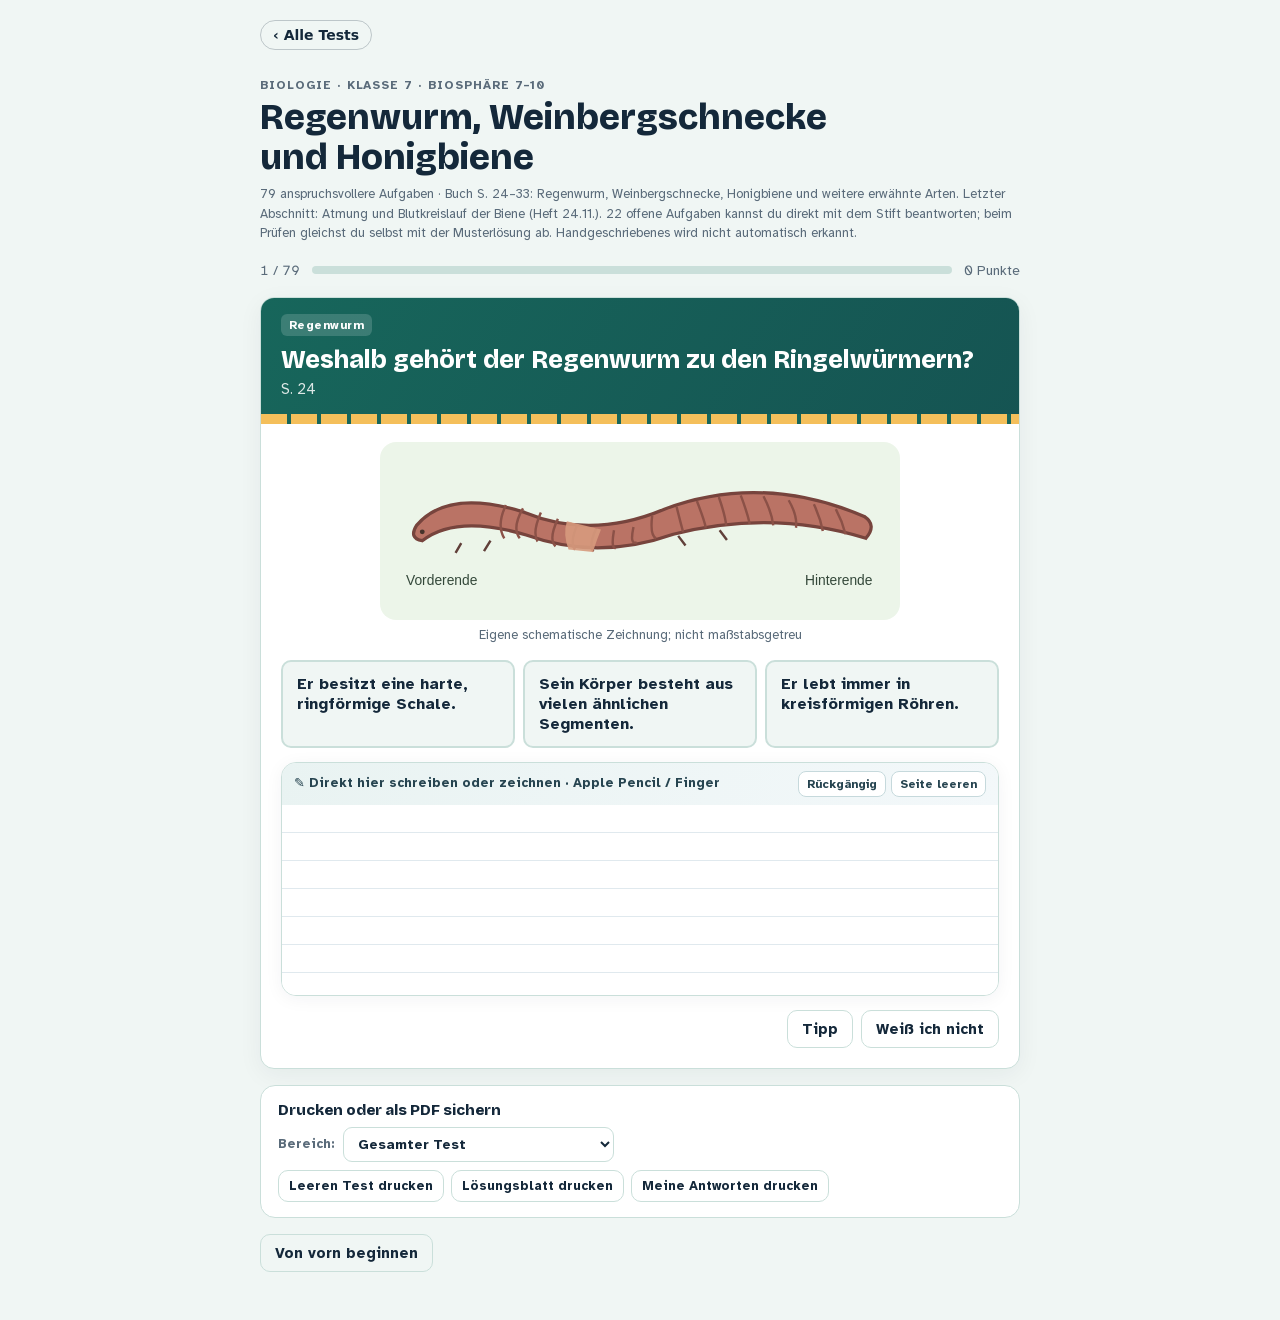
==== commit b1edcacc: "Update Lerntests (f370caebb8)" ====
--- a/tests/kl7/biologie-wirbellose.html
+++ b/tests/kl7/biologie-wirbellose.html
@@ -1,14 +1,14 @@
 <!doctype html>
 <html lang="de"><head><meta charset="utf-8">
 <meta name="robots" content="noindex, nofollow"><meta name="viewport" content="width=device-width,initial-scale=1,viewport-fit=cover"><title>Biologie · Regenwurm, Schnecke und Biene</title>
-<meta name="hub:area" content="kl7"><meta name="hub:subject" content="Biologie"><meta name="hub:desc" content="Regenwurm S. 24–26 · Weinbergschnecke S. 28–30 · Honigbiene S. 32–33 · 62 Fragen"><meta name="hub:order" content="20">
+<meta name="hub:area" content="kl7"><meta name="hub:subject" content="Biologie"><meta name="hub:desc" content="Regenwurm S. 24–26 · Weinbergschnecke S. 28–30 · Honigbiene S. 32–33 · Atmung/Kreislauf (Heft) · 79 Fragen"><meta name="hub:order" content="20">
 <link rel="stylesheet" href="../../fonts/fonts.css"><link rel="stylesheet" href="../../engine/quiz.css"><script src="../../hub.js"></script></head>
 <body><div class="wrap"></div><script>window.TEST = {
   "key": "biologie-wirbellose-v2",
   "title": "Regenwurm, Weinbergschnecke und Honigbiene",
   "eyebrow": "Biologie · Klasse 7 · Biosphäre 7–10",
   "subject": "Biologie",
-  "intro": "62 anspruchsvollere Aufgaben · Buch S. 24–33: Regenwurm, Weinbergschnecke, Honigbiene und weitere erwähnte Arten. 18 offene Aufgaben kannst du direkt mit dem Stift beantworten; beim Prüfen gleichst du selbst mit der Musterlösung ab. Handgeschriebenes wird nicht automatisch erkannt.",
+  "intro": "79 anspruchsvollere Aufgaben · Buch S. 24–33: Regenwurm, Weinbergschnecke, Honigbiene und weitere erwähnte Arten. Letzter Abschnitt: Atmung und Blutkreislauf der Biene (Heft 24.11.). 22 offene Aufgaben kannst du direkt mit dem Stift beantworten; beim Prüfen gleichst du selbst mit der Musterlösung ab. Handgeschriebenes wird nicht automatisch erkannt.",
   "shuffle": false,
   "questions": [
     {
@@ -891,6 +891,310 @@
       "answer": 0,
       "shuffle": true,
       "explain": "<p>Die vier Namen sind im Material C auf S. 31 aufgeführt. Die Einordnung in Lungen- und Kiemenschnecken ist dort eine Rechercheaufgabe.</p>"
+    },
+    {
+      "part": "Atmung und Kreislauf der Biene",
+      "sub": "Heft 24.11. · vgl. S. 33",
+      "type": "mc",
+      "prompt": "Wo liegen die Atemlöcher (Stigmen) der Biene?",
+      "options": [
+        "Seitlich an den Ringen des Hinterleibs.",
+        "Im Kopf zwischen den Augen.",
+        "An der Unterseite der Flügel."
+      ],
+      "answer": 0,
+      "shuffle": true,
+      "hint": "Denke an den Körperabschnitt mit den vielen Ringen.",
+      "explain": "<p>Insekten atmen durch kleine Atemlöcher an den Hinterleibsringen. Diese heißen Stigmen.</p>",
+      "explainFig": {
+        "img": "../../media/biologie/biene-atmung.svg",
+        "alt": "Hinterleib der Biene mit vier Stigmen und verzweigten Tracheen",
+        "caption": "Atmung der Biene: Luft strömt durch die Stigmen in die Tracheen"
+      }
+    },
+    {
+      "part": "Atmung und Kreislauf der Biene",
+      "sub": "Heft 24.11. · vgl. S. 33",
+      "type": "mc",
+      "prompt": "Was gelangt durch die Stigmen in den Körper der Biene?",
+      "options": [
+        "Luft, also Sauerstoff.",
+        "Nektar.",
+        "Blut."
+      ],
+      "answer": 0,
+      "shuffle": true,
+      "explain": "<p>Durch die Stigmen strömt Luft in den Körper. Von dort führen die Tracheen weiter.</p>",
+      "explainFig": {
+        "img": "../../media/biologie/biene-atmung.svg",
+        "alt": "Hinterleib der Biene mit vier Stigmen und verzweigten Tracheen",
+        "caption": "Atmung der Biene: Luft strömt durch die Stigmen in die Tracheen"
+      }
+    },
+    {
+      "part": "Atmung und Kreislauf der Biene",
+      "sub": "Heft 24.11. · vgl. S. 33",
+      "type": "text",
+      "prompt": "Woraus bestehen die Tracheen der Insekten? Es sind feine …",
+      "accept": [
+        "Chitinröhren",
+        "Chitinröhre",
+        "Chitin"
+      ],
+      "explain": "<p>Die Tracheen sind feine Röhren aus Chitin (Chitinröhren).</p>",
+      "explainFig": {
+        "img": "../../media/biologie/biene-atmung.svg",
+        "alt": "Hinterleib der Biene mit vier Stigmen und verzweigten Tracheen",
+        "caption": "Atmung der Biene: Luft strömt durch die Stigmen in die Tracheen"
+      }
+    },
+    {
+      "part": "Atmung und Kreislauf der Biene",
+      "sub": "Heft 24.11. · vgl. S. 33",
+      "type": "mc",
+      "prompt": "Wie verlaufen die Tracheen im Körper der Biene?",
+      "options": [
+        "Sie durchziehen den ganzen Körper.",
+        "Sie bleiben auf den Kopf beschränkt.",
+        "Sie enden direkt hinter den Stigmen."
+      ],
+      "answer": 0,
+      "shuffle": true,
+      "explain": "<p>Die Tracheen verzweigen sich und durchziehen den ganzen Körper. So kommt die Luft bis zu den Organen.</p>",
+      "explainFig": {
+        "img": "../../media/biologie/biene-atmung.svg",
+        "alt": "Hinterleib der Biene mit vier Stigmen und verzweigten Tracheen",
+        "caption": "Atmung der Biene: Luft strömt durch die Stigmen in die Tracheen"
+      }
+    },
+    {
+      "part": "Atmung und Kreislauf der Biene",
+      "sub": "Heft 24.11. · vgl. S. 33",
+      "type": "mc",
+      "prompt": "Welche Aussage zur Atmung der Insekten ist FALSCH?",
+      "options": [
+        "Das Blut holt Sauerstoff aus der Lunge und bringt ihn zu den Zellen.",
+        "Luft gelangt durch Stigmen in den Körper.",
+        "Feine Chitinröhren leiten die Luft weiter."
+      ],
+      "answer": 0,
+      "shuffle": true,
+      "hint": "Eine Aussage nennt ein Organ, das Insekten nicht besitzen.",
+      "explain": "<p>Falsch ist die Lunge: Insekten haben keine Lunge. Die Luft gelangt über Stigmen und Tracheen direkt zu den Organen.</p>",
+      "explainFig": {
+        "img": "../../media/biologie/biene-atmung.svg",
+        "alt": "Hinterleib der Biene mit vier Stigmen und verzweigten Tracheen",
+        "caption": "Atmung der Biene: Luft strömt durch die Stigmen in die Tracheen"
+      }
+    },
+    {
+      "part": "Atmung und Kreislauf der Biene",
+      "sub": "Heft 24.11. · vgl. S. 33",
+      "type": "mc",
+      "prompt": "Wie nennt man den Blutkreislauf der Insekten?",
+      "options": [
+        "Offener Blutkreislauf.",
+        "Geschlossener Blutkreislauf.",
+        "Doppelter Blutkreislauf."
+      ],
+      "answer": 0,
+      "shuffle": true,
+      "explain": "<p>Insekten haben einen offenen Blutkreislauf. Das Blut fließt nicht nur in Gefäßen.</p>",
+      "explainFig": {
+        "img": "../../media/biologie/biene-kreislauf.svg",
+        "alt": "Biene von der Seite: Röhrenherz am Rücken, seitliche Öffnungen im Hinterleib, Blut tritt im Kopf aus und strömt frei zurück",
+        "caption": "Offener Blutkreislauf der Biene (schematisch)"
+      }
+    },
+    {
+      "part": "Atmung und Kreislauf der Biene",
+      "sub": "Heft 24.11. · vgl. S. 33",
+      "type": "text",
+      "prompt": "Wie heißt das Herz der Insekten? Es ist ein …",
+      "accept": [
+        "Röhrenherz",
+        "Röhrenherzen",
+        "Rohrenherz"
+      ],
+      "explain": "<p>Das Röhrenherz ist ein langer Schlauch am Rücken. Er pumpt das Blut nach vorn.</p>",
+      "explainFig": {
+        "img": "../../media/biologie/biene-kreislauf.svg",
+        "alt": "Biene von der Seite: Röhrenherz am Rücken, seitliche Öffnungen im Hinterleib, Blut tritt im Kopf aus und strömt frei zurück",
+        "caption": "Offener Blutkreislauf der Biene (schematisch)"
+      }
+    },
+    {
+      "part": "Atmung und Kreislauf der Biene",
+      "sub": "Heft 24.11. · vgl. S. 33",
+      "type": "mc",
+      "prompt": "Wie nimmt das Röhrenherz das Blut auf?",
+      "options": [
+        "Durch seitliche Öffnungen im Hinterleib.",
+        "Durch die Stigmen.",
+        "Durch den Mund."
+      ],
+      "answer": 0,
+      "shuffle": true,
+      "hint": "Denke an den Weg: Hinterleib → Herz → Kopf → Körper.",
+      "explain": "<p>Das Röhrenherz nimmt das Blut durch seitliche Öffnungen im Hinterleib auf. Die Stigmen gehören zur Atmung, nicht zum Kreislauf.</p>",
+      "explainFig": {
+        "img": "../../media/biologie/biene-kreislauf.svg",
+        "alt": "Biene von der Seite: Röhrenherz am Rücken, seitliche Öffnungen im Hinterleib, Blut tritt im Kopf aus und strömt frei zurück",
+        "caption": "Offener Blutkreislauf der Biene (schematisch)"
+      }
+    },
+    {
+      "part": "Atmung und Kreislauf der Biene",
+      "sub": "Heft 24.11. · vgl. S. 33",
+      "type": "mc",
+      "prompt": "Wohin pumpt das Röhrenherz das Blut?",
+      "options": [
+        "In den Kopf.",
+        "In den Hinterleib.",
+        "In die Flügel."
+      ],
+      "answer": 0,
+      "shuffle": true,
+      "hint": "Denke an den Weg: Hinterleib → Herz → Kopf → Körper.",
+      "explain": "<p>Das Herz pumpt das Blut nach vorn in den Kopf.</p>",
+      "explainFig": {
+        "img": "../../media/biologie/biene-kreislauf.svg",
+        "alt": "Biene von der Seite: Röhrenherz am Rücken, seitliche Öffnungen im Hinterleib, Blut tritt im Kopf aus und strömt frei zurück",
+        "caption": "Offener Blutkreislauf der Biene (schematisch)"
+      }
+    },
+    {
+      "part": "Atmung und Kreislauf der Biene",
+      "sub": "Heft 24.11. · vgl. S. 33",
+      "type": "mc",
+      "prompt": "Was geschieht mit dem Blut, nachdem es den Kopf erreicht hat?",
+      "options": [
+        "Es strömt frei durch den Körper zurück.",
+        "Es fließt in Venen zum Herzen zurück.",
+        "Es wird über die Tracheen ausgeatmet."
+      ],
+      "answer": 0,
+      "shuffle": true,
+      "hint": "Denke an den Weg: Hinterleib → Herz → Kopf → Körper.",
+      "explain": "<p>Im Kopf tritt das Blut aus. Von dort strömt es frei durch die Körperhöhle und umspült die Organe. Dann wird es im Hinterleib wieder aufgenommen.</p>",
+      "explainFig": {
+        "img": "../../media/biologie/biene-kreislauf.svg",
+        "alt": "Biene von der Seite: Röhrenherz am Rücken, seitliche Öffnungen im Hinterleib, Blut tritt im Kopf aus und strömt frei zurück",
+        "caption": "Offener Blutkreislauf der Biene (schematisch)"
+      }
+    },
+    {
+      "part": "Atmung und Kreislauf der Biene",
+      "sub": "Heft 24.11. · vgl. S. 33",
+      "type": "mc",
+      "prompt": "Warum nennt man den Kreislauf der Insekten „offen“?",
+      "options": [
+        "Das Blut fließt zum Teil frei zwischen den Organen und nicht nur in Gefäßen.",
+        "Das Blut tritt aus dem Körper aus.",
+        "Das Herz ist nach außen geöffnet."
+      ],
+      "answer": 0,
+      "shuffle": true,
+      "explain": "<p>Offen heißt: Das Blut verlässt die Röhre und umspült die Organe frei. Es bleibt aber im Körper.</p>",
+      "explainFig": {
+        "img": "../../media/biologie/biene-kreislauf.svg",
+        "alt": "Biene von der Seite: Röhrenherz am Rücken, seitliche Öffnungen im Hinterleib, Blut tritt im Kopf aus und strömt frei zurück",
+        "caption": "Offener Blutkreislauf der Biene (schematisch)"
+      }
+    },
+    {
+      "part": "Atmung und Kreislauf der Biene",
+      "sub": "Heft 24.11. · vgl. S. 33",
+      "type": "mc",
+      "prompt": "Welcher Vergleich der Kreisläufe stimmt?",
+      "options": [
+        "Regenwurm: geschlossen (Blut in Gefäßen). Biene: offen.",
+        "Regenwurm: offen. Biene: geschlossen.",
+        "Beide haben einen offenen Kreislauf."
+      ],
+      "answer": 0,
+      "shuffle": true,
+      "hint": "Beim Regenwurm kennst du Rücken- und Bauchgefäß.",
+      "explain": "<p>Beim Regenwurm fließt das Blut in Gefäßen (Rücken- und Bauchgefäß). Bei der Biene fließt es zum Teil frei im Körper.</p>"
+    },
+    {
+      "part": "Atmung und Kreislauf der Biene",
+      "sub": "Heft 24.11. · vgl. S. 33",
+      "type": "mc",
+      "prompt": "Sortiere den Weg des Blutes. Welche Reihenfolge stimmt?",
+      "options": [
+        "Seitliche Öffnung → Röhrenherz → Kopf → frei durch den Körper zurück.",
+        "Kopf → Röhrenherz → Stigma → Trachee.",
+        "Stigma → Trachee → Röhrenherz → Kopf."
+      ],
+      "answer": 0,
+      "shuffle": true,
+      "explain": "<p>Die anderen Reihenfolgen vermischen Atmung (Stigma, Trachee) und Kreislauf. Blut nimmt den Weg über Herz und Kopf.</p>",
+      "explainFig": {
+        "img": "../../media/biologie/biene-kreislauf.svg",
+        "alt": "Biene von der Seite: Röhrenherz am Rücken, seitliche Öffnungen im Hinterleib, Blut tritt im Kopf aus und strömt frei zurück",
+        "caption": "Offener Blutkreislauf der Biene (schematisch)"
+      }
+    },
+    {
+      "part": "Atmung und Kreislauf der Biene",
+      "sub": "Heft 24.11. · vgl. S. 33",
+      "type": "open",
+      "prompt": "Beschreibe den Weg der Atemluft von außen bis zu den Organen. Verwende die Wörter Stigmen, Tracheen und Chitin.",
+      "explain": "<p>Stichworte: Stigmen am Hinterleib, Tracheen als Chitinröhren, Weg durch den ganzen Körper.</p>",
+      "sample": "Die Biene atmet durch kleine Atemlöcher (Stigmen) an den Hinterleibsringen. Durch die Stigmen gelangt Luft in feine Chitinröhren, die Tracheen. Diese ziehen durch den ganzen Körper.",
+      "workHeight": 300,
+      "printHeight": 150,
+      "explainFig": {
+        "img": "../../media/biologie/biene-atmung.svg",
+        "alt": "Hinterleib der Biene mit vier Stigmen und verzweigten Tracheen",
+        "caption": "Atmung der Biene: Luft strömt durch die Stigmen in die Tracheen"
+      }
+    },
+    {
+      "part": "Atmung und Kreislauf der Biene",
+      "sub": "Heft 24.11. · vgl. S. 33",
+      "type": "open",
+      "prompt": "Beschreibe den offenen Blutkreislauf der Biene in drei bis vier Sätzen. Verwende Röhrenherz, seitliche Öffnungen und Kopf.",
+      "explain": "<p>Stichworte: seitliche Öffnungen im Hinterleib, Röhrenherz, Kopf, freies Zurückströmen.</p>",
+      "sample": "Das Röhrenherz nimmt das Blut durch seitliche Öffnungen im Hinterleib auf. Es pumpt das Blut in den Kopf. Von dort strömt es frei durch den Körper zurück.",
+      "workHeight": 300,
+      "printHeight": 150,
+      "explainFig": {
+        "img": "../../media/biologie/biene-kreislauf.svg",
+        "alt": "Biene von der Seite: Röhrenherz am Rücken, seitliche Öffnungen im Hinterleib, Blut tritt im Kopf aus und strömt frei zurück",
+        "caption": "Offener Blutkreislauf der Biene (schematisch)"
+      }
+    },
+    {
+      "part": "Atmung und Kreislauf der Biene",
+      "sub": "Heft 24.11. · vgl. S. 33",
+      "type": "open",
+      "prompt": "Vergleiche den Blutkreislauf der Biene mit dem des Regenwurms. Was ist offen, was geschlossen? Wo liegt der Unterschied?",
+      "explain": "<p>Entscheidend ist, ob das Blut immer in Gefäßen bleibt (geschlossen) oder zum Teil frei im Körper fließt (offen).</p>",
+      "sample": "Regenwurm: geschlossener Kreislauf, das Blut bleibt in Gefäßen. Biene: offener Kreislauf. Das Röhrenherz pumpt das Blut in den Kopf, von dort fließt es frei durch den Körper zurück.",
+      "workHeight": 300,
+      "printHeight": 150,
+      "explainFig": {
+        "img": "../../media/biologie/biene-kreislauf.svg",
+        "alt": "Biene von der Seite: Röhrenherz am Rücken, seitliche Öffnungen im Hinterleib, Blut tritt im Kopf aus und strömt frei zurück",
+        "caption": "Offener Blutkreislauf der Biene (schematisch)"
+      }
+    },
+    {
+      "part": "Atmung und Kreislauf der Biene",
+      "sub": "Heft 24.11. · vgl. S. 33",
+      "type": "open",
+      "prompt": "Zeichne eine Biene von der Seite und trage Röhrenherz, Stigmen und die Richtung des Blutstroms ein.",
+      "explain": "<p>Vergleiche mit der Zeichnung: Röhrenherz am Rücken, Blut zum Kopf, Stigmen am Hinterleib.</p>",
+      "sample": "Röhrenherz als Schlauch am Rücken, Pfeile von den seitlichen Öffnungen im Hinterleib zum Kopf. Stigmen als Punkte seitlich am Hinterleib.",
+      "workHeight": 360,
+      "printHeight": 150,
+      "explainFig": {
+        "img": "../../media/biologie/biene-kreislauf.svg",
+        "alt": "Biene von der Seite: Röhrenherz am Rücken, seitliche Öffnungen im Hinterleib, Blut tritt im Kopf aus und strömt frei zurück",
+        "caption": "Offener Blutkreislauf der Biene (schematisch)"
+      }
     }
   ]
 };
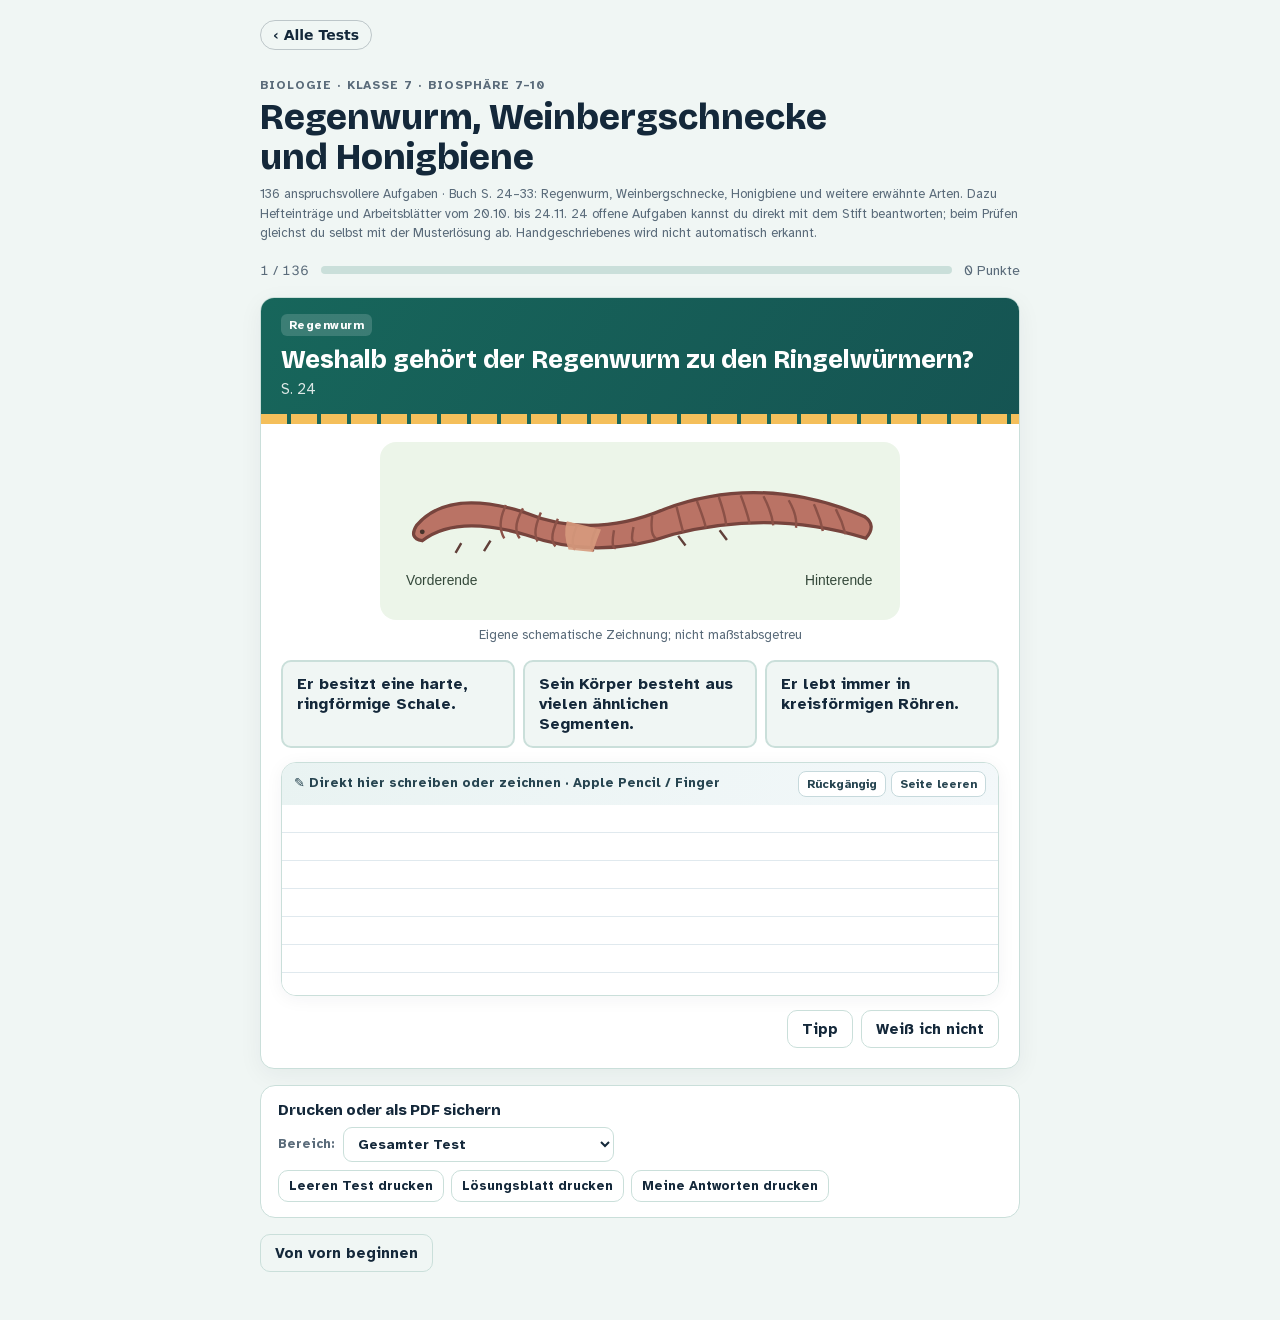
==== commit 1cddb1df: "Update Lerntests (2f7f232785)" ====
--- a/tests/kl7/biologie-wirbellose.html
+++ b/tests/kl7/biologie-wirbellose.html
@@ -1,14 +1,14 @@
 <!doctype html>
 <html lang="de"><head><meta charset="utf-8">
 <meta name="robots" content="noindex, nofollow"><meta name="viewport" content="width=device-width,initial-scale=1,viewport-fit=cover"><title>Biologie · Regenwurm, Schnecke und Biene</title>
-<meta name="hub:area" content="kl7"><meta name="hub:subject" content="Biologie"><meta name="hub:desc" content="Regenwurm S. 24–26 · Weinbergschnecke S. 28–30 · Honigbiene S. 32–33 · Atmung/Kreislauf (Heft) · 79 Fragen"><meta name="hub:order" content="20">
+<meta name="hub:area" content="kl7"><meta name="hub:subject" content="Biologie"><meta name="hub:desc" content="Regenwurm S. 24–26 · Weinbergschnecke S. 28–30 · Honigbiene S. 32–33 · Atmung/Kreislauf (Heft) · 136 Fragen"><meta name="hub:order" content="20">
 <link rel="stylesheet" href="../../fonts/fonts.css"><link rel="stylesheet" href="../../engine/quiz.css"><script src="../../hub.js"></script></head>
 <body><div class="wrap"></div><script>window.TEST = {
   "key": "biologie-wirbellose-v2",
   "title": "Regenwurm, Weinbergschnecke und Honigbiene",
   "eyebrow": "Biologie · Klasse 7 · Biosphäre 7–10",
   "subject": "Biologie",
-  "intro": "79 anspruchsvollere Aufgaben · Buch S. 24–33: Regenwurm, Weinbergschnecke, Honigbiene und weitere erwähnte Arten. Letzter Abschnitt: Atmung und Blutkreislauf der Biene (Heft 24.11.). 22 offene Aufgaben kannst du direkt mit dem Stift beantworten; beim Prüfen gleichst du selbst mit der Musterlösung ab. Handgeschriebenes wird nicht automatisch erkannt.",
+  "intro": "136 anspruchsvollere Aufgaben · Buch S. 24–33: Regenwurm, Weinbergschnecke, Honigbiene und weitere erwähnte Arten. Dazu Hefteinträge und Arbeitsblätter vom 20.10. bis 24.11. 24 offene Aufgaben kannst du direkt mit dem Stift beantworten; beim Prüfen gleichst du selbst mit der Musterlösung ab. Handgeschriebenes wird nicht automatisch erkannt.",
   "shuffle": false,
   "questions": [
     {
@@ -1195,6 +1195,1046 @@
         "alt": "Biene von der Seite: Röhrenherz am Rücken, seitliche Öffnungen im Hinterleib, Blut tritt im Kopf aus und strömt frei zurück",
         "caption": "Offener Blutkreislauf der Biene (schematisch)"
       }
+    },
+    {
+      "part": "Tierreich im Überblick",
+      "sub": "Heft 30.10.",
+      "type": "mc",
+      "prompt": "Zu welcher Tiergruppe gehört die Weinbergschnecke?",
+      "options": [
+        "Weichtiere.",
+        "Ringelwürmer.",
+        "Gliederfüßer."
+      ],
+      "answer": 0,
+      "shuffle": true,
+      "explain": "<p>Schnecken, Muscheln und Tintenfische sind Weichtiere.</p>",
+      "explainFig": {
+        "img": "../../media/biologie/tierreich.svg",
+        "alt": "Stammbaum des Tierreichs mit Wirbeltieren, Nesseltieren, Weichtieren, Ringelwürmern und Gliederfüßern",
+        "caption": "Das Tierreich im Überblick"
+      }
+    },
+    {
+      "part": "Tierreich im Überblick",
+      "sub": "Heft 30.10.",
+      "type": "mc",
+      "prompt": "Zu welcher Tiergruppe gehört der Regenwurm?",
+      "options": [
+        "Ringelwürmer.",
+        "Weichtiere.",
+        "Nesseltiere."
+      ],
+      "answer": 0,
+      "shuffle": true,
+      "explain": "<p>Der Regenwurm hat einen Körper aus vielen Ringen (Segmenten) und ist ein Ringelwurm.</p>",
+      "explainFig": {
+        "img": "../../media/biologie/tierreich.svg",
+        "alt": "Stammbaum des Tierreichs mit Wirbeltieren, Nesseltieren, Weichtieren, Ringelwürmern und Gliederfüßern",
+        "caption": "Das Tierreich im Überblick"
+      }
+    },
+    {
+      "part": "Tierreich im Überblick",
+      "sub": "Heft 30.10.",
+      "type": "mc",
+      "prompt": "Zu welcher Tiergruppe gehört die Honigbiene?",
+      "options": [
+        "Gliederfüßer (Insekten).",
+        "Weichtiere.",
+        "Wirbeltiere."
+      ],
+      "answer": 0,
+      "shuffle": true,
+      "explain": "<p>Insekten bilden eine Klasse im Stamm der Gliederfüßer (Arthropoda).</p>",
+      "explainFig": {
+        "img": "../../media/biologie/tierreich.svg",
+        "alt": "Stammbaum des Tierreichs mit Wirbeltieren, Nesseltieren, Weichtieren, Ringelwürmern und Gliederfüßern",
+        "caption": "Das Tierreich im Überblick"
+      }
+    },
+    {
+      "part": "Tierreich im Überblick",
+      "sub": "Heft 30.10.",
+      "type": "mc",
+      "prompt": "Welche Tiere gehören zu den Weichtieren?",
+      "options": [
+        "Schnecken, Muscheln und Tintenfische.",
+        "Krebse, Spinnen und Insekten.",
+        "Fische, Vögel und Säuger."
+      ],
+      "answer": 0,
+      "shuffle": true,
+      "explain": "<p>Weichtiere: Schnecken, Muscheln und Tintenfische.</p>",
+      "explainFig": {
+        "img": "../../media/biologie/tierreich.svg",
+        "alt": "Stammbaum des Tierreichs mit Wirbeltieren, Nesseltieren, Weichtieren, Ringelwürmern und Gliederfüßern",
+        "caption": "Das Tierreich im Überblick"
+      }
+    },
+    {
+      "part": "Tierreich im Überblick",
+      "sub": "Heft 30.10.",
+      "type": "mc",
+      "prompt": "Welche Tiere gehören zu den Gliederfüßern?",
+      "options": [
+        "Krebse, Spinnen und Insekten.",
+        "Schnecken, Muscheln und Tintenfische.",
+        "Regenwürmer und Blutegel."
+      ],
+      "answer": 0,
+      "shuffle": true,
+      "explain": "<p>Gliederfüßer: Krebse, Spinnen und Insekten.</p>",
+      "explainFig": {
+        "img": "../../media/biologie/tierreich.svg",
+        "alt": "Stammbaum des Tierreichs mit Wirbeltieren, Nesseltieren, Weichtieren, Ringelwürmern und Gliederfüßern",
+        "caption": "Das Tierreich im Überblick"
+      }
+    },
+    {
+      "part": "Tierreich im Überblick",
+      "sub": "Heft 30.10.",
+      "type": "mc",
+      "prompt": "Welche Gruppe gehört NICHT zu den Wirbeltieren?",
+      "options": [
+        "Nesseltiere.",
+        "Amphibien.",
+        "Reptilien."
+      ],
+      "answer": 0,
+      "shuffle": true,
+      "explain": "<p>Wirbeltiere sind Fische, Amphibien, Reptilien, Vögel und Säuger. Nesseltiere sind Wirbellose.</p>",
+      "explainFig": {
+        "img": "../../media/biologie/tierreich.svg",
+        "alt": "Stammbaum des Tierreichs mit Wirbeltieren, Nesseltieren, Weichtieren, Ringelwürmern und Gliederfüßern",
+        "caption": "Das Tierreich im Überblick"
+      }
+    },
+    {
+      "part": "Tierreich im Überblick",
+      "sub": "Heft 30.10.",
+      "type": "text",
+      "prompt": "Wie heißt der Stamm der Gliederfüßer auf Lateinisch?",
+      "accept": [
+        "Arthropoda",
+        "Arthropoden"
+      ],
+      "explain": "<p>Gliederfüßer = Arthropoda. Die Insekten sind darin eine Klasse.</p>",
+      "explainFig": {
+        "img": "../../media/biologie/tierreich.svg",
+        "alt": "Stammbaum des Tierreichs mit Wirbeltieren, Nesseltieren, Weichtieren, Ringelwürmern und Gliederfüßern",
+        "caption": "Das Tierreich im Überblick"
+      }
+    },
+    {
+      "part": "Tierreich im Überblick",
+      "sub": "Heft 30.10.",
+      "type": "open",
+      "prompt": "Ordne Regenwurm, Weinbergschnecke und Honigbiene je einer Tiergruppe zu und nenne zu jeder ein Merkmal.",
+      "explain": "<p>Ringelwurm, Weichtier und Gliederfüßer sind drei verschiedene Stämme der Wirbellosen.</p>",
+      "sample": "Regenwurm: Ringelwurm, Körper aus Segmenten. Weinbergschnecke: Weichtier, weicher Körper mit Kriechsohle und Kalkgehäuse. Honigbiene: Gliederfüßer (Insekt), Körper in Kopf, Brust und Hinterleib, sechs Beine, Chitinpanzer.",
+      "workHeight": 300,
+      "printHeight": 150,
+      "explainFig": {
+        "img": "../../media/biologie/tierreich.svg",
+        "alt": "Stammbaum des Tierreichs mit Wirbeltieren, Nesseltieren, Weichtieren, Ringelwürmern und Gliederfüßern",
+        "caption": "Das Tierreich im Überblick"
+      }
+    },
+    {
+      "part": "Regenwurm",
+      "sub": "Heft 3.11. · Außerer Bau",
+      "type": "mc",
+      "prompt": "Wie lang und wie dick ist ein Regenwurm laut Heft?",
+      "options": [
+        "10 bis 15 cm lang und 3 bis 5 mm dick.",
+        "2 bis 3 cm lang und 1 mm dick.",
+        "30 bis 40 cm lang und 2 cm dick."
+      ],
+      "answer": 0,
+      "shuffle": true,
+      "explain": "<p>Länge 10 bis 15 cm, Dicke 3 bis 5 mm.</p>",
+      "explainFig": {
+        "img": "../../media/biologie/regenwurm.svg",
+        "alt": "Regenwurm",
+        "caption": "Regenwurm"
+      }
+    },
+    {
+      "part": "Regenwurm",
+      "sub": "Heft 3.11. · Außerer Bau",
+      "type": "mc",
+      "prompt": "Wie viele Borstenpaare hat ein Regenwurm an jedem Segment?",
+      "options": [
+        "Vier Paare.",
+        "Ein Paar.",
+        "Zehn Paare."
+      ],
+      "answer": 0,
+      "shuffle": true,
+      "explain": "<p>Jedes Segment trägt vier Borstenpaare: zwei seitliche und zwei untere.</p>",
+      "explainFig": {
+        "img": "../../media/biologie/regenwurm-anatomie.svg",
+        "alt": "Beschrifteter Regenwurm mit Querschnitt",
+        "caption": "Regenwurm: Bau und Querschnitt"
+      }
+    },
+    {
+      "part": "Regenwurm",
+      "sub": "Heft 3.11. · Außerer Bau",
+      "type": "mc",
+      "prompt": "Wie unterscheiden sich Vorderende und Hinterende?",
+      "options": [
+        "Vorderende mit Mund: spitz und rot. Hinterende mit After: stumpf und grau.",
+        "Vorderende stumpf und grau, Hinterende spitz und rot.",
+        "Beide Enden sehen gleich aus."
+      ],
+      "answer": 0,
+      "shuffle": true,
+      "explain": "<p>Der Mund liegt am spitzen, roten Vorderende. Am stumpfen, grauen Hinterende liegt der After.</p>",
+      "explainFig": {
+        "img": "../../media/biologie/regenwurm.svg",
+        "alt": "Regenwurm",
+        "caption": "Regenwurm"
+      }
+    },
+    {
+      "part": "Regenwurm",
+      "sub": "Heft 3.11. · Innerer Bau",
+      "type": "mc",
+      "prompt": "Wie nennt man das Nervensystem, bei dem Nervenknoten durch Nervenstränge wie eine Leiter verbunden sind?",
+      "options": [
+        "Strickleiternervensystem.",
+        "Bauchherz.",
+        "Hautmuskelschlauch."
+      ],
+      "answer": 0,
+      "shuffle": true,
+      "explain": "<p>Das Strickleiternervensystem liegt bauchseits und heißt Bauchmark.</p>",
+      "explainFig": {
+        "img": "../../media/biologie/regenwurm-anatomie.svg",
+        "alt": "Beschrifteter Regenwurm mit Querschnitt",
+        "caption": "Regenwurm: Bau und Querschnitt"
+      }
+    },
+    {
+      "part": "Regenwurm",
+      "sub": "Heft 3.11. · Arbeitsblatt Bauplan",
+      "type": "mc",
+      "prompt": "Zu welchem Organsystem gehören Rückengefäß, Bauchgefäß und Seitenherzen?",
+      "options": [
+        "Zum Kreislaufsystem.",
+        "Zum Nervensystem.",
+        "Zum Verdauungssystem."
+      ],
+      "answer": 0,
+      "shuffle": true,
+      "explain": "<p>Im Arbeitsblatt: Kreislaufsystem rot, Nervensystem gelb, Verdauungssystem grün.</p>",
+      "explainFig": {
+        "img": "../../media/biologie/regenwurm-anatomie.svg",
+        "alt": "Beschrifteter Regenwurm mit Querschnitt",
+        "caption": "Regenwurm: Bau und Querschnitt"
+      }
+    },
+    {
+      "part": "Regenwurm",
+      "sub": "Heft 3.11. · Arbeitsblatt Bauplan",
+      "type": "mc",
+      "prompt": "Welche Zuordnung zu den Organsystemen stimmt?",
+      "options": [
+        "Bauchmark: Nervensystem. Darm: Verdauungssystem.",
+        "Bauchmark: Verdauungssystem. Darm: Nervensystem.",
+        "Darm: Kreislaufsystem. Bauchmark: Kreislaufsystem."
+      ],
+      "answer": 0,
+      "shuffle": true,
+      "explain": "<p>Bauchmark gehört zum Nervensystem (gelb), der Darm zum Verdauungssystem (grün).</p>",
+      "explainFig": {
+        "img": "../../media/biologie/regenwurm-anatomie.svg",
+        "alt": "Beschrifteter Regenwurm mit Querschnitt",
+        "caption": "Regenwurm: Bau und Querschnitt"
+      }
+    },
+    {
+      "part": "Regenwurm",
+      "sub": "Heft 3.11. · Arbeitsblatt Bauplan",
+      "type": "text",
+      "prompt": "Wie heißt das Organ, mit dem der Regenwurm Stoffwechselabfälle ausscheidet?",
+      "accept": [
+        "Ausscheidungsorgan",
+        "Ausscheidungsorgane",
+        "Nephridium",
+        "Nephridien"
+      ],
+      "explain": "<p>Im Arbeitsblatt heißt es Ausscheidungsorgan. Es liegt in den Segmenten.</p>",
+      "explainFig": {
+        "img": "../../media/biologie/regenwurm-anatomie.svg",
+        "alt": "Beschrifteter Regenwurm mit Querschnitt",
+        "caption": "Regenwurm: Bau und Querschnitt"
+      }
+    },
+    {
+      "part": "Regenwurm",
+      "sub": "Heft 6.11. · Fortpflanzung",
+      "type": "mc",
+      "prompt": "Welche Aufgabe hat der Gürtel bei der Fortpflanzung?",
+      "options": [
+        "Er bildet eine Schleimhülle, in die die Eier abgelegt werden.",
+        "Er nimmt Spermien aus der Erde auf.",
+        "Er gibt dem Wurm Halt im Boden."
+      ],
+      "answer": 0,
+      "shuffle": true,
+      "explain": "<p>Der Gürtel bildet die Schleimhülle für die Eier.</p>",
+      "explainFig": {
+        "img": "../../media/biologie/regenwurm-anatomie.svg",
+        "alt": "Beschrifteter Regenwurm mit Querschnitt",
+        "caption": "Regenwurm: Bau und Querschnitt"
+      }
+    },
+    {
+      "part": "Regenwurm",
+      "sub": "Heft 6.11. · Fortpflanzung",
+      "type": "mc",
+      "prompt": "Wann werden beim Regenwurm die Eier befruchtet?",
+      "options": [
+        "Wenn der Wurm sich aus der Schleimhülle windet.",
+        "Direkt bei der Paarung.",
+        "Erst Wochen nach der Eiablage im Boden."
+      ],
+      "answer": 0,
+      "shuffle": true,
+      "hint": "Die Spermien wurden vorher gespeichert.",
+      "explain": "<p>Zuerst tauschen zwei Würmer Spermien aus. Die Befruchtung geschieht, wenn der Wurm sich aus der Hülle windet.</p>",
+      "explainFig": {
+        "img": "../../media/biologie/regenwurm-anatomie.svg",
+        "alt": "Beschrifteter Regenwurm mit Querschnitt",
+        "caption": "Regenwurm: Bau und Querschnitt"
+      }
+    },
+    {
+      "part": "Regenwurm",
+      "sub": "Heft 6.11. · Anpassung",
+      "type": "mc",
+      "prompt": "Wie nennt man Tiere wie den Regenwurm, die ohne feuchte Umgebung austrocknen?",
+      "options": [
+        "Feuchtlufttiere.",
+        "Warmblüter.",
+        "Wassertiere."
+      ],
+      "answer": 0,
+      "shuffle": true,
+      "explain": "<p>Sonnenlicht und Wärme trocknen den Regenwurm aus. Er lebt deshalb im feuchten Boden.</p>",
+      "explainFig": {
+        "img": "../../media/biologie/regenwurm.svg",
+        "alt": "Regenwurm",
+        "caption": "Regenwurm"
+      }
+    },
+    {
+      "part": "Regenwurm",
+      "sub": "Heft 6.11. · Anpassung",
+      "type": "mc",
+      "prompt": "Wie hilft das Hydroskelett dem Regenwurm beim Leben im Boden?",
+      "options": [
+        "Er kann auch durch enge Bereiche kriechen.",
+        "Er kann mit ihm tiefer graben als mit Muskeln.",
+        "Er bleibt damit immer trocken."
+      ],
+      "answer": 0,
+      "shuffle": true,
+      "explain": "<p>Das flüssigkeitsgefüllte Hydroskelett macht den Körper verformbar.</p>",
+      "explainFig": {
+        "img": "../../media/biologie/regenwurm-anatomie.svg",
+        "alt": "Beschrifteter Regenwurm mit Querschnitt",
+        "caption": "Regenwurm: Bau und Querschnitt"
+      }
+    },
+    {
+      "part": "Regenwurm",
+      "sub": "Heft 6.11. · Fortbewegung",
+      "type": "mc",
+      "prompt": "Warum fällt ein Regenwurm nicht von einem steilen Blatt Papier?",
+      "options": [
+        "Die nach hinten gerichteten Borsten geben ihm Halt.",
+        "Er klebt mit Schleim fest.",
+        "Er hat kleine Beine."
+      ],
+      "answer": 0,
+      "shuffle": true,
+      "explain": "<p>Die rückwärts gerichteten Borsten verhindern das Zurückrutschen.</p>",
+      "explainFig": {
+        "img": "../../media/biologie/regenwurm-anatomie.svg",
+        "alt": "Beschrifteter Regenwurm mit Querschnitt",
+        "caption": "Regenwurm: Bau und Querschnitt"
+      }
+    },
+    {
+      "part": "Regenwurm",
+      "sub": "Heft · Beobachtung",
+      "type": "mc",
+      "prompt": "Zieht man den Regenwurm zwischen Daumen und Zeigefinger durch, fühlt er sich in einer Richtung rau, in der anderen glatt an. Warum?",
+      "options": [
+        "Die Borsten sind nach hinten gerichtet.",
+        "Die Haut hat Schuppen.",
+        "Der Schleim trocknet."
+      ],
+      "answer": 0,
+      "shuffle": true,
+      "explain": "<p>Gegen die Borstenrichtung stellen sich die Borsten auf und wirken rau. Mit der Richtung liegt er glatt an.</p>",
+      "explainFig": {
+        "img": "../../media/biologie/regenwurm-anatomie.svg",
+        "alt": "Beschrifteter Regenwurm mit Querschnitt",
+        "caption": "Regenwurm: Bau und Querschnitt"
+      }
+    },
+    {
+      "part": "Regenwurm",
+      "sub": "Heft · Beobachtung",
+      "type": "mc",
+      "prompt": "Was hört man, wenn ein Regenwurm über Papier kriecht?",
+      "options": [
+        "Ein leises Kratzen oder Rascheln.",
+        "Ein Quietschen.",
+        "Nichts, denn er ist völlig glatt."
+      ],
+      "answer": 0,
+      "shuffle": true,
+      "explain": "<p>Die Borsten kratzen dabei leise auf dem Papier.</p>",
+      "explainFig": {
+        "img": "../../media/biologie/regenwurm-anatomie.svg",
+        "alt": "Beschrifteter Regenwurm mit Querschnitt",
+        "caption": "Regenwurm: Bau und Querschnitt"
+      }
+    },
+    {
+      "part": "Regenwurm",
+      "sub": "Heft 6.11. · Fortbewegung",
+      "type": "mc",
+      "prompt": "Ein Körperabschnitt des Regenwurms wird kurz und dick. Welche Muskeln sind dabei zusammengezogen?",
+      "options": [
+        "Die Längsmuskeln.",
+        "Die Ringmuskeln.",
+        "Beide gleichzeitig."
+      ],
+      "answer": 0,
+      "shuffle": true,
+      "explain": "<p>Längsmuskel zusammengezogen: kurz und dick. Ringmuskel zusammengezogen: lang und dünn.</p>",
+      "explainFig": {
+        "img": "../../media/biologie/regenwurm-anatomie.svg",
+        "alt": "Beschrifteter Regenwurm mit Querschnitt",
+        "caption": "Regenwurm: Bau und Querschnitt"
+      }
+    },
+    {
+      "part": "Weinbergschnecke",
+      "sub": "Heft 20.10. · Arbeitsblatt 1",
+      "type": "mc",
+      "prompt": "Wozu dient das Gehäuse der Weinbergschnecke?",
+      "options": [
+        "Schutz vor Austrocknung und Feinden; es beherbergt die Eingeweide.",
+        "Nur zur Fortbewegung.",
+        "Zum Aufnehmen der Nahrung."
+      ],
+      "answer": 0,
+      "shuffle": true,
+      "explain": "<p>Das Gehäuse bewahrt vor dem Austrocknen und schützt vor Feinden. Darin liegen die Eingeweide.</p>",
+      "explainFig": {
+        "img": "../../media/biologie/schnecke-anatomie.svg",
+        "alt": "Weinbergschnecke von außen",
+        "caption": "Weinbergschnecke von außen"
+      }
+    },
+    {
+      "part": "Weinbergschnecke",
+      "sub": "Heft 20.10. · Arbeitsblatt 1",
+      "type": "mc",
+      "prompt": "Wozu wird der Schleim gebraucht?",
+      "options": [
+        "Zur Fortbewegung und als Schutz vor dem Austrocknen.",
+        "Zum Sehen.",
+        "Zum Zerkleinern der Nahrung."
+      ],
+      "answer": 0,
+      "shuffle": true,
+      "explain": "<p>Schleim erleichtert das Kriechen und schützt vor dem Austrocknen.</p>",
+      "explainFig": {
+        "img": "../../media/biologie/schnecke-anatomie.svg",
+        "alt": "Weinbergschnecke von außen",
+        "caption": "Weinbergschnecke von außen"
+      }
+    },
+    {
+      "part": "Weinbergschnecke",
+      "sub": "Heft 20.10. · Arbeitsblatt 1",
+      "type": "mc",
+      "prompt": "Wozu dienen die Augenfühler?",
+      "options": [
+        "Zum Sehen und Tasten.",
+        "Nur zum Riechen.",
+        "Zum Fressen."
+      ],
+      "answer": 0,
+      "shuffle": true,
+      "explain": "<p>Die langen Augenfühler tragen die Augen. Die kurzen Tastfühler sind zum Tasten.</p>",
+      "explainFig": {
+        "img": "../../media/biologie/schnecke-anatomie.svg",
+        "alt": "Weinbergschnecke von außen",
+        "caption": "Weinbergschnecke von außen"
+      }
+    },
+    {
+      "part": "Weinbergschnecke",
+      "sub": "Heft 20.10. · Arbeitsblatt 1",
+      "type": "mc",
+      "prompt": "Wozu dient der Mund?",
+      "options": [
+        "Nur zur Nahrungsaufnahme.",
+        "Zur Atmung.",
+        "Zum Sehen."
+      ],
+      "answer": 0,
+      "shuffle": true,
+      "explain": "<p>Der Mund dient nur der Nahrungsaufnahme. Das Atemloch liegt am Mantelrand.</p>",
+      "explainFig": {
+        "img": "../../media/biologie/schnecke-anatomie.svg",
+        "alt": "Weinbergschnecke von außen",
+        "caption": "Weinbergschnecke von außen"
+      }
+    },
+    {
+      "part": "Weinbergschnecke",
+      "sub": "Heft 20.10. · Arbeitsblatt 1",
+      "type": "mc",
+      "prompt": "Wie bewegt sich die Weinbergschnecke beim Fressen?",
+      "options": [
+        "Der Fuß ist halb in das Gehäuse zurückgezogen. Die Fühler tasten die Nahrung ab.",
+        "Der Fuß ist ganz ausgestreckt.",
+        "Sie kriecht ohne Fühler."
+      ],
+      "answer": 0,
+      "shuffle": true,
+      "explain": "<p>Beim Kriechen ist der Fuß ganz ausgestreckt. Bei der Nahrungsaufnahme ist er halb zurückgezogen.</p>",
+      "explainFig": {
+        "img": "../../media/biologie/schnecke-anatomie.svg",
+        "alt": "Weinbergschnecke von außen",
+        "caption": "Weinbergschnecke von außen"
+      }
+    },
+    {
+      "part": "Weinbergschnecke",
+      "sub": "Heft 20.10. · Arbeitsblatt 1",
+      "type": "mc",
+      "prompt": "Womit schneidet die Schnecke weiche Pflanzenteile ab, und was zerkleinert sie weiter?",
+      "options": [
+        "Der harte Oberkiefer schneidet ab, die Raspelzunge mit vielen Zähnchen zerkleinert.",
+        "Die Fühler schneiden ab, der Fuß zerkleinert.",
+        "Der Fuß schneidet ab, das Gehäuse zerkleinert."
+      ],
+      "answer": 0,
+      "shuffle": true,
+      "explain": "<p>Oberkiefer (hart) und Raspelzunge (Radula) mit vielen Zähnchen arbeiten zusammen.</p>",
+      "explainFig": {
+        "img": "../../media/biologie/schnecke-organe.svg",
+        "alt": "Weinbergschnecke mit zwölf nummerierten inneren Teilen",
+        "caption": "Innerer Bau der Weinbergschnecke"
+      }
+    },
+    {
+      "part": "Weinbergschnecke",
+      "sub": "Heft 20.10. · Arbeitsblatt 1",
+      "type": "text",
+      "prompt": "Mit dem harten … schneidet die Schnecke weiche Pflanzenteile ab.",
+      "accept": [
+        "Oberkiefer"
+      ],
+      "explain": "<p>Der Oberkiefer schneidet ab, danach zerkleinert die Raspelzunge.</p>",
+      "explainFig": {
+        "img": "../../media/biologie/schnecke-organe.svg",
+        "alt": "Weinbergschnecke mit zwölf nummerierten inneren Teilen",
+        "caption": "Innerer Bau der Weinbergschnecke"
+      }
+    },
+    {
+      "part": "Weinbergschnecke",
+      "sub": "Heft 21.10. · Ernährung",
+      "type": "mc",
+      "prompt": "Wovon ernährt sich die Weinbergschnecke?",
+      "options": [
+        "Von Pflanzen.",
+        "Von kleinen Würmern.",
+        "Von Aas."
+      ],
+      "answer": 0,
+      "shuffle": true,
+      "explain": "<p>Schnecken ernähren sich von Pflanzen (Material).</p>",
+      "explainFig": {
+        "img": "../../media/biologie/schnecke-anatomie.svg",
+        "alt": "Weinbergschnecke von außen",
+        "caption": "Weinbergschnecke von außen"
+      }
+    },
+    {
+      "part": "Weinbergschnecke",
+      "sub": "Heft 21.10. · Lebensweise",
+      "type": "mc",
+      "prompt": "Wie nennt man Schnecken, deren Körpertemperatur von der Umgebung abhängt und die feuchte Luft brauchen?",
+      "options": [
+        "Wechselwarme Feuchtlufttiere.",
+        "Gleichwarme Trockentiere.",
+        "Warmblüter."
+      ],
+      "answer": 0,
+      "shuffle": true,
+      "explain": "<p>Schnecken sind wechselwarme Feuchtlufttiere.</p>",
+      "explainFig": {
+        "img": "../../media/biologie/schnecke-anatomie.svg",
+        "alt": "Weinbergschnecke von außen",
+        "caption": "Weinbergschnecke von außen"
+      }
+    },
+    {
+      "part": "Weinbergschnecke",
+      "sub": "Heft 21.10. · Lebensweise",
+      "type": "text",
+      "prompt": "Wie heißt der Ruhezustand der Schnecke bei sommerlicher Hitze?",
+      "accept": [
+        "Trockenschlaf"
+      ],
+      "explain": "<p>Beim Trockenschlaf verschließt sie ihr Haus mit einem durchsichtigen Häutchen.</p>",
+      "explainFig": {
+        "img": "../../media/biologie/schnecke-anatomie.svg",
+        "alt": "Weinbergschnecke von außen",
+        "caption": "Weinbergschnecke von außen"
+      }
+    },
+    {
+      "part": "Weinbergschnecke",
+      "sub": "Heft 21.10. · Lebensweise",
+      "type": "mc",
+      "prompt": "Wie schützt sich die Schnecke vor der Kälte im Herbst?",
+      "options": [
+        "Der Mantel scheidet einen festen Winterdeckel aus Kalk ab (Winterstarre).",
+        "Sie verschließt das Haus mit einem durchsichtigen Häutchen.",
+        "Sie gräbt sich tief ein und frisst weiter."
+      ],
+      "answer": 0,
+      "shuffle": true,
+      "explain": "<p>Im Herbst: Winterdeckel aus Kalk, Winterstarre. Bei Hitze: Häutchen, Trockenschlaf.</p>",
+      "explainFig": {
+        "img": "../../media/biologie/schnecke-anatomie.svg",
+        "alt": "Weinbergschnecke von außen",
+        "caption": "Weinbergschnecke von außen"
+      }
+    },
+    {
+      "part": "Weinbergschnecke",
+      "sub": "Arbeitsblatt Fortpflanzung",
+      "type": "mc",
+      "prompt": "Wie sind Weinbergschnecken geschlechtlich angelegt?",
+      "options": [
+        "Zwitter, aber ohne Selbstbefruchtung; sie befruchten sich gegenseitig.",
+        "Getrennte Geschlechter.",
+        "Zwitter mit Selbstbefruchtung."
+      ],
+      "answer": 0,
+      "shuffle": true,
+      "explain": "<p>Jede Schnecke hat weibliche und männliche Organe. Bei der Paarung (Mai bis Juni) befruchten sich zwei Tiere gegenseitig.</p>",
+      "explainFig": {
+        "img": "../../media/biologie/schnecke-organe.svg",
+        "alt": "Weinbergschnecke mit zwölf nummerierten inneren Teilen",
+        "caption": "Innerer Bau der Weinbergschnecke"
+      }
+    },
+    {
+      "part": "Weinbergschnecke",
+      "sub": "Arbeitsblatt Fortpflanzung",
+      "type": "mc",
+      "prompt": "Wo legt die Weinbergschnecke ihre Eier ab?",
+      "options": [
+        "In einer 5 bis 10 cm tiefen Erdhöhle, die sie mit dem Fuß gräbt.",
+        "Auf Blättern.",
+        "Im Gehäuse."
+      ],
+      "answer": 0,
+      "shuffle": true,
+      "explain": "<p>Vier bis sechs Wochen nach der Paarung gräbt sie die Höhle. Sie legt etwa 70 weiße, fast erbsengroße Eier hinein.</p>",
+      "explainFig": {
+        "img": "../../media/biologie/schnecke-anatomie.svg",
+        "alt": "Weinbergschnecke von außen",
+        "caption": "Weinbergschnecke von außen"
+      }
+    },
+    {
+      "part": "Weinbergschnecke",
+      "sub": "Arbeitsblatt Fortpflanzung",
+      "type": "mc",
+      "prompt": "Wie viele Eier legt eine Weinbergschnecke etwa ab, und wie sehen sie aus?",
+      "options": [
+        "Etwa 70 weiße, fast erbsengroße Eier.",
+        "Etwa 7 rote Eier.",
+        "Mehr als 700 winzige Eier."
+      ],
+      "answer": 0,
+      "shuffle": true,
+      "explain": "<p>Etwa 70 weiße, fast erbsengroße Eier.</p>",
+      "explainFig": {
+        "img": "../../media/biologie/schnecke-anatomie.svg",
+        "alt": "Weinbergschnecke von außen",
+        "caption": "Weinbergschnecke von außen"
+      }
+    },
+    {
+      "part": "Weinbergschnecke",
+      "sub": "Arbeitsblatt Fortpflanzung",
+      "type": "mc",
+      "prompt": "Was geschieht etwa 14 Tage nach der Eiablage?",
+      "options": [
+        "Die Eihülle löst sich auf. Die Jungschnecke hat ein durchsichtiges Gehäuse mit 2 bis 2½ Windungen.",
+        "Die Jungschnecke ist erwachsen.",
+        "Die Eier sind noch unbefruchtet."
+      ],
+      "answer": 0,
+      "shuffle": true,
+      "explain": "<p>Die Bestandteile der Eihülle werden vom Gehäuse der Jungschnecke aufgenommen.</p>",
+      "explainFig": {
+        "img": "../../media/biologie/schnecke-anatomie.svg",
+        "alt": "Weinbergschnecke von außen",
+        "caption": "Weinbergschnecke von außen"
+      }
+    },
+    {
+      "part": "Weinbergschnecke",
+      "sub": "Arbeitsblatt Fortpflanzung",
+      "type": "mc",
+      "prompt": "Wie alt werden Weinbergschnecken, und wann sind sie erwachsen?",
+      "options": [
+        "Erwachsen nach 2 bis 3 Jahren; in der Natur bis zu 6 Jahre alt.",
+        "Erwachsen nach 6 Monaten; bis 2 Jahre alt.",
+        "Erwachsen nach 10 Jahren; bis 30 Jahre alt."
+      ],
+      "answer": 0,
+      "shuffle": true,
+      "explain": "<p>Jungschnecken wachsen schnell heran: erwachsen nach 2 bis 3 Jahren, in freier Natur bis 6 Jahre alt.</p>",
+      "explainFig": {
+        "img": "../../media/biologie/schnecke-anatomie.svg",
+        "alt": "Weinbergschnecke von außen",
+        "caption": "Weinbergschnecke von außen"
+      }
+    },
+    {
+      "part": "Weinbergschnecke",
+      "sub": "Heft 21.10. · Innerer Bau",
+      "type": "mc",
+      "prompt": "Welche Organe gehören zum Verdauungssystem der Weinbergschnecke?",
+      "options": [
+        "Magen, Mitteldarmdrüse, Darm und After.",
+        "Herz, Niere und Lunge.",
+        "Nervensystem und Fuß."
+      ],
+      "answer": 0,
+      "shuffle": true,
+      "explain": "<p>Verdauung: Magen (9), Mitteldarmdrüse (2), Darm (3), After (8).</p>",
+      "explainFig": {
+        "img": "../../media/biologie/schnecke-organe.svg",
+        "alt": "Weinbergschnecke mit zwölf nummerierten inneren Teilen",
+        "caption": "Innerer Bau der Weinbergschnecke"
+      }
+    },
+    {
+      "part": "Weinbergschnecke",
+      "sub": "Heft 21.10. · Innerer Bau",
+      "type": "mc",
+      "prompt": "Wo sitzt das Herz der Weinbergschnecke?",
+      "options": [
+        "Im Herzbeutel nahe der Niere und Lunge.",
+        "Im Fuß.",
+        "Im Kopf."
+      ],
+      "answer": 0,
+      "shuffle": true,
+      "explain": "<p>Das Herz liegt im Herzbeutel. Von dort geht die Hauptader ab.</p>",
+      "explainFig": {
+        "img": "../../media/biologie/schnecke-organe.svg",
+        "alt": "Weinbergschnecke mit zwölf nummerierten inneren Teilen",
+        "caption": "Innerer Bau der Weinbergschnecke"
+      }
+    },
+    {
+      "part": "Weinbergschnecke",
+      "sub": "Heft 21.10. · Innerer Bau",
+      "type": "text",
+      "prompt": "Wie heißt die große Drüse in der Schale, die an den Darm anschließt (Nr. 13 im Heft)?",
+      "accept": [
+        "Mitteldarmdrüse",
+        "Mitteldarmdruese"
+      ],
+      "explain": "<p>Die Mitteldarmdrüse liegt in der Schale. Dort liegen auch Darm und Geschlechtsdrüse.</p>",
+      "explainFig": {
+        "img": "../../media/biologie/schnecke-organe.svg",
+        "alt": "Weinbergschnecke mit zwölf nummerierten inneren Teilen",
+        "caption": "Innerer Bau der Weinbergschnecke"
+      }
+    },
+    {
+      "part": "Weinbergschnecke",
+      "sub": "Heft 21.10. · Innerer Bau",
+      "type": "mc",
+      "prompt": "Wo liegt das Atmungsorgan der Weinbergschnecke?",
+      "options": [
+        "Die Lunge liegt in der Atemhöhle unter dem Mantel.",
+        "Im Fuß.",
+        "In der Schale."
+      ],
+      "answer": 0,
+      "shuffle": true,
+      "explain": "<p>Atemhöhle mit Lunge (6) unter dem Mantel (7). Das Atemloch liegt am Mantelrand.</p>",
+      "explainFig": {
+        "img": "../../media/biologie/schnecke-organe.svg",
+        "alt": "Weinbergschnecke mit zwölf nummerierten inneren Teilen",
+        "caption": "Innerer Bau der Weinbergschnecke"
+      }
+    },
+    {
+      "part": "Weinbergschnecke",
+      "sub": "Hausaufgabe S. 31 Mat. C",
+      "type": "mc",
+      "prompt": "Wo lebt die Hain-Schnirkelschnecke?",
+      "options": [
+        "An Land; sie mag es feucht, grün und schattig (zum Beispiel im Wald).",
+        "Im Salzwasser am Meeresboden.",
+        "Im Süßwasser am Grund von Flüssen."
+      ],
+      "answer": 0,
+      "shuffle": true,
+      "explain": "<p>Hain-Schnirkelschnecke: Landschnecke, feuchte, grüne, schattige Orte (zum Beispiel Wald).</p>"
+    },
+    {
+      "part": "Weinbergschnecke",
+      "sub": "Hausaufgabe S. 31 Mat. C",
+      "type": "mc",
+      "prompt": "Wo lebt die Rote Wegschnecke?",
+      "options": [
+        "An Land, feucht, grün und schattig, zum Beispiel im Laubwald.",
+        "Im Salzwasser.",
+        "Im Süßwasser."
+      ],
+      "answer": 0,
+      "shuffle": true,
+      "explain": "<p>Rote Wegschnecke: Landschnecke, feucht, grün, schattig (zum Beispiel Laubwald).</p>"
+    },
+    {
+      "part": "Weinbergschnecke",
+      "sub": "Hausaufgabe S. 31 Mat. C",
+      "type": "mc",
+      "prompt": "Wo lebt die Wellhornschnecke?",
+      "options": [
+        "Im Salzwasser, oft am Meeresboden auf Sand und Schlamm.",
+        "An Land im Wald.",
+        "Im Süßwasser."
+      ],
+      "answer": 0,
+      "shuffle": true,
+      "explain": "<p>Wellhornschnecke: Salzwasser (Meer), oft auf Sand und Schlamm am Meeresboden.</p>"
+    },
+    {
+      "part": "Weinbergschnecke",
+      "sub": "Hausaufgabe S. 31 Mat. C",
+      "type": "mc",
+      "prompt": "Wo lebt die Gemeine Sumpfdeckelschnecke?",
+      "options": [
+        "Im Süßwasser, am Grund langsam fließender Gewässer (Flüsse).",
+        "Im Salzwasser.",
+        "An Land."
+      ],
+      "answer": 0,
+      "shuffle": true,
+      "explain": "<p>Gemeine Sumpfdeckelschnecke: Süßwasser, Grund von langsam fließenden Gewässern.</p>"
+    },
+    {
+      "part": "Honigbiene",
+      "sub": "Heft 17.11. · Außerer Bau",
+      "type": "mc",
+      "prompt": "Wie ist die Brust der Honigbiene gebaut?",
+      "options": [
+        "3 Segmente mit 3 Beinpaaren und 2 Flügelpaaren.",
+        "2 Segmente mit 4 Beinpaaren.",
+        "1 Segment ohne Flügel."
+      ],
+      "answer": 0,
+      "shuffle": true,
+      "explain": "<p>Die Brust besteht aus 3 Segmenten und trägt 3 Beinpaare und 2 Flügelpaare.</p>",
+      "explainFig": {
+        "img": "../../media/biologie/biene-anatomie.svg",
+        "alt": "Honigbiene mit Körperabschnitten",
+        "caption": "Körperbau der Honigbiene"
+      }
+    },
+    {
+      "part": "Honigbiene",
+      "sub": "Heft 17.11. · Außerer Bau",
+      "type": "mc",
+      "prompt": "Wie ist der Hinterleib gebaut?",
+      "options": [
+        "9 Segmente, teilweise mit Schwanzanhängen und Stachel.",
+        "3 Segmente mit Flügeln.",
+        "Ein einziges Segment."
+      ],
+      "answer": 0,
+      "shuffle": true,
+      "explain": "<p>Der Hinterleib hat 9 Segmente und trägt zum Teil Schwanzanhänge und den Stachel.</p>",
+      "explainFig": {
+        "img": "../../media/biologie/biene-anatomie.svg",
+        "alt": "Honigbiene mit Körperabschnitten",
+        "caption": "Körperbau der Honigbiene"
+      }
+    },
+    {
+      "part": "Honigbiene",
+      "sub": "Heft 17.11. · Außerer Bau",
+      "type": "mc",
+      "prompt": "Was trägt der Kopf der Honigbiene, und woraus besteht er?",
+      "options": [
+        "Facettenaugen, Fühler und Mundwerkzeuge; seine Segmente sind verschmolzen.",
+        "Flügel und Beine; er hat drei Segmente.",
+        "Nur die Mundwerkzeuge; er hat neun Segmente."
+      ],
+      "answer": 0,
+      "shuffle": true,
+      "explain": "<p>Der Kopf trägt Facettenaugen, Fühler und Mundwerkzeuge. Seine Segmente sind verschmolzen.</p>",
+      "explainFig": {
+        "img": "../../media/biologie/biene-anatomie.svg",
+        "alt": "Honigbiene mit Körperabschnitten",
+        "caption": "Körperbau der Honigbiene"
+      }
+    },
+    {
+      "part": "Honigbiene",
+      "sub": "Heft 17.11. · Außerer Bau",
+      "type": "text",
+      "prompt": "Wie heißen die zusammengesetzten Augen der Insekten?",
+      "accept": [
+        "Facettenaugen",
+        "Facettenauge",
+        "Netzaugen",
+        "Netzauge"
+      ],
+      "explain": "<p>Die Augen heißen Facettenaugen (Netzaugen).</p>",
+      "explainFig": {
+        "img": "../../media/biologie/biene-anatomie.svg",
+        "alt": "Honigbiene mit Körperabschnitten",
+        "caption": "Körperbau der Honigbiene"
+      }
+    },
+    {
+      "part": "Honigbiene",
+      "sub": "Heft 17.11. · Außerer Bau",
+      "type": "mc",
+      "prompt": "Zu welcher Gruppe gehören die Insekten?",
+      "options": [
+        "Zu einer Klasse im Stamm der Gliederfüßer.",
+        "Zu einem eigenen Stamm der Weichtiere.",
+        "Zu den Ringelwürmern."
+      ],
+      "answer": 0,
+      "shuffle": true,
+      "explain": "<p>Insekten bilden eine Klasse im Stamm der Gliederfüßer (Arthropoda).</p>",
+      "explainFig": {
+        "img": "../../media/biologie/tierreich.svg",
+        "alt": "Stammbaum des Tierreichs mit Wirbeltieren, Nesseltieren, Weichtieren, Ringelwürmern und Gliederfüßern",
+        "caption": "Das Tierreich im Überblick"
+      }
+    },
+    {
+      "part": "Honigbiene",
+      "sub": "Arbeitsblatt Körperbau",
+      "type": "mc",
+      "prompt": "Wozu dienen die Futtersaftdrüsen der Biene?",
+      "options": [
+        "Sie bilden Futtersaft, mit dem Larven und Königin gefüttert werden.",
+        "Sie erzeugen das Gift.",
+        "Sie speichern Nektar."
+      ],
+      "answer": 0,
+      "shuffle": true,
+      "explain": "<p>Die Futtersaftdrüsen liegen im Kopf. Mit dem Futtersaft füttern Ammenbienen die Larven.</p>",
+      "explainFig": {
+        "img": "../../media/biologie/biene-organe.svg",
+        "alt": "Honigbiene mit neun nummerierten Organen",
+        "caption": "Organe der Honigbiene"
+      }
+    },
+    {
+      "part": "Honigbiene",
+      "sub": "Arbeitsblatt Körperbau",
+      "type": "mc",
+      "prompt": "Wozu dienen Giftblase und Stachel?",
+      "options": [
+        "Zur Verteidigung des Stocks.",
+        "Zum Sammeln von Nektar.",
+        "Zum Füttern der Larven."
+      ],
+      "answer": 0,
+      "shuffle": true,
+      "explain": "<p>Mit dem Stachel verteidigen Wächterinnen den Stock. Das Gift kommt aus der Giftblase.</p>",
+      "explainFig": {
+        "img": "../../media/biologie/biene-organe.svg",
+        "alt": "Honigbiene mit neun nummerierten Organen",
+        "caption": "Organe der Honigbiene"
+      }
+    },
+    {
+      "part": "Honigbiene",
+      "sub": "Arbeitsblatt Körperbau",
+      "type": "mc",
+      "prompt": "Welche Organe der Biene gehören zum Nervensystem (gelb)?",
+      "options": [
+        "Oberschlundganglion, Nervenknoten und Bauchmark.",
+        "Herz, Honigmagen und Darm.",
+        "Giftblase, Stachel und Flügel."
+      ],
+      "answer": 0,
+      "shuffle": true,
+      "explain": "<p>Nervensystem: Oberschlundganglion im Kopf, Bauchmark mit Nervenknoten.</p>",
+      "explainFig": {
+        "img": "../../media/biologie/biene-organe.svg",
+        "alt": "Honigbiene mit neun nummerierten Organen",
+        "caption": "Organe der Honigbiene"
+      }
+    },
+    {
+      "part": "Honigbiene",
+      "sub": "Arbeitsblatt Körperbau",
+      "type": "mc",
+      "prompt": "Welche Organe gehören zum Verdauungssystem (grün)?",
+      "options": [
+        "Honigmagen und Darm.",
+        "Herz und Bauchmark.",
+        "Antenne und Flügel."
+      ],
+      "answer": 0,
+      "shuffle": true,
+      "explain": "<p>Verdauung: Mund, Honigmagen und Darm. Das Herz gehört zum Kreislauf (rot).</p>",
+      "explainFig": {
+        "img": "../../media/biologie/biene-organe.svg",
+        "alt": "Honigbiene mit neun nummerierten Organen",
+        "caption": "Organe der Honigbiene"
+      }
+    },
+    {
+      "part": "Honigbiene",
+      "sub": "Arbeitsblatt Körperbau",
+      "type": "open",
+      "prompt": "Nenne die Funktion von drei dieser Organe: Futtersaftdrüse, Honigmagen, Giftblase, Stachel, Herz.",
+      "explain": "<p>Jedes Organ gehört zu einer Aufgabe im Bienenstaat: Fütterung, Sammeln, Verteidigung.</p>",
+      "sample": "Futtersaftdrüse: bildet Futtersaft für die Larven. Honigmagen: transportiert Nektar zum Stock. Giftblase und Stachel: Verteidigung. Herz: pumpt das Blut nach vorn in den Kopf.",
+      "workHeight": 300,
+      "printHeight": 150,
+      "explainFig": {
+        "img": "../../media/biologie/biene-organe.svg",
+        "alt": "Honigbiene mit neun nummerierten Organen",
+        "caption": "Organe der Honigbiene"
+      }
     }
   ]
 };
